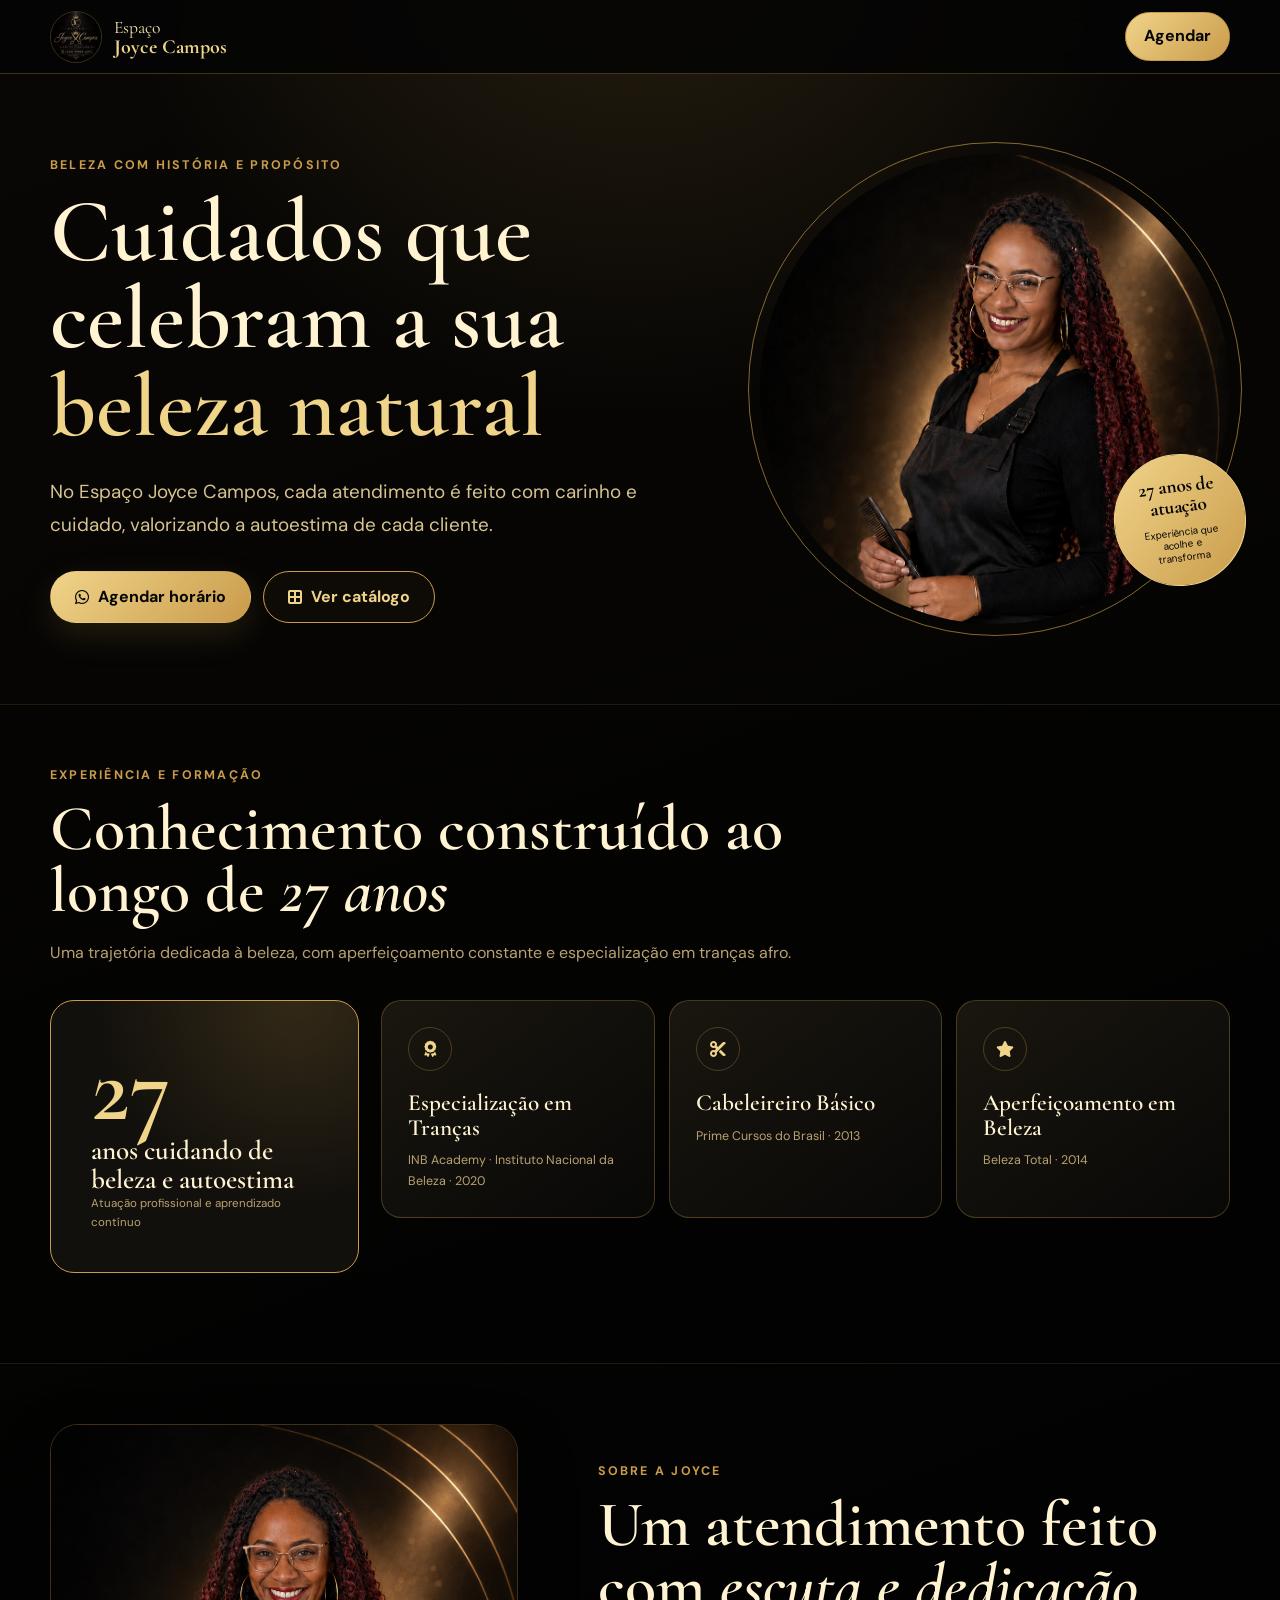
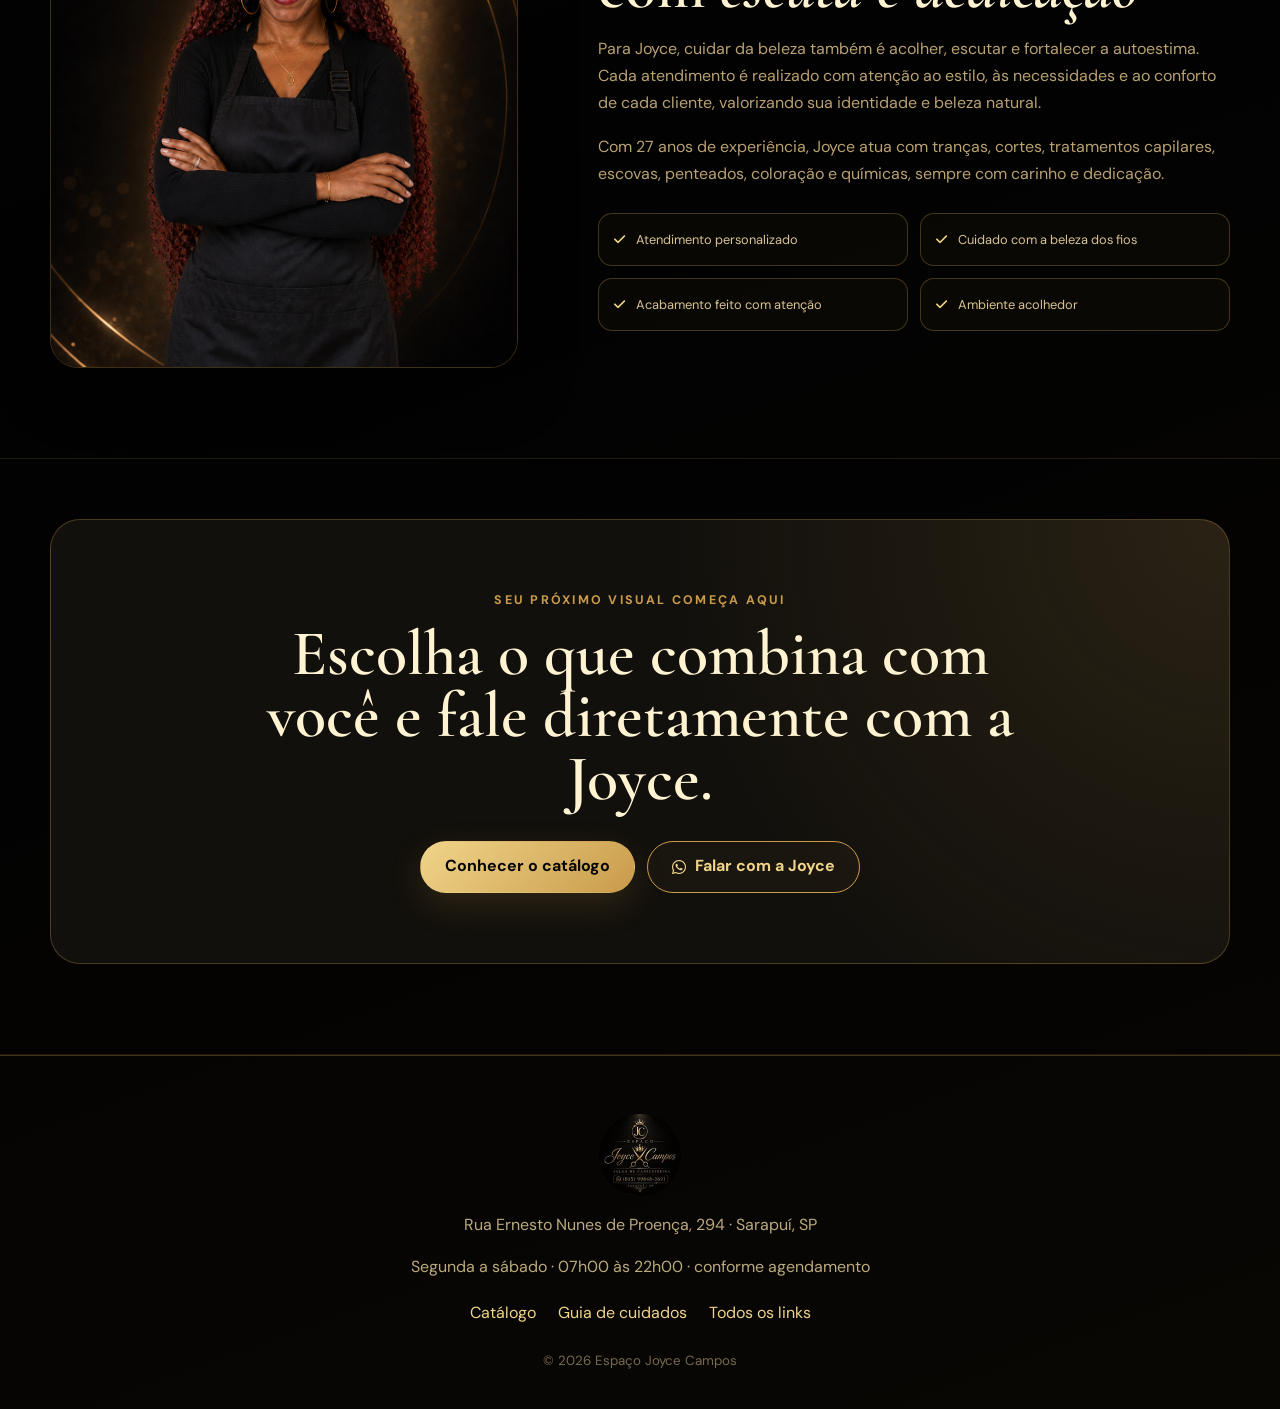
==== index.html @ 5788cadc "Atualiza guia completo e remove pos-atendimento" ====
<!doctype html>
<html lang="pt-BR">
<head>
  <meta charset="utf-8">
  <meta name="viewport" content="width=device-width, initial-scale=1">
  <meta name="theme-color" content="#050505">
  <meta name="description" content="Espaço Joyce Campos em Sarapuí, SP. 27 anos de atuação em beleza e especialização em tranças afro.">
  <meta property="og:type" content="website">
  <meta property="og:locale" content="pt_BR">
  <meta property="og:title" content="Espaço Joyce Campos">
  <meta property="og:description" content="27 anos de atuação cuidando da sua beleza e autoestima.">
  <meta property="og:image" content="https://espaco-joyce-campos.vercel.app/assets/images/og-home.png">
  <meta name="twitter:card" content="summary_large_image">
  <title>Espaço Joyce Campos · Tranças e Beleza</title>
  <link rel="icon" href="assets/images/logo-joyce.png">
  <link rel="preconnect" href="https://fonts.googleapis.com">
  <link rel="preconnect" href="https://fonts.gstatic.com" crossorigin>
  <link href="https://fonts.googleapis.com/css2?family=Cormorant+Garamond:wght@500;600;700&family=DM+Sans:wght@400;500;600;700&display=swap" rel="stylesheet">
  <link rel="stylesheet" href="https://cdnjs.cloudflare.com/ajax/libs/font-awesome/6.4.0/css/all.min.css">
  <link rel="stylesheet" href="catalog-pages.css">
</head>
<body>
  <header class="topbar"><a class="brand" href="links/" aria-label="Acessar os links do Espaço Joyce Campos"><img src="assets/images/logo-joyce.png" alt="Logo Espaço Joyce Campos" width="52" height="52"><span>Espaço <strong>Joyce Campos</strong></span></a><a class="top-cta" href="https://wa.me/5515998483691?text=Olá%2C%20Joyce!%20Quero%20agendar%20um%20horário." target="_blank" rel="noopener">Agendar</a></header>

  <main>
    <section class="hero">
      <div class="container hero-grid">
        <div class="hero-copy">
          <p class="eyebrow">Beleza com história e propósito</p>
          <h1>Cuidados que celebram a sua <em>beleza natural</em></h1>
          <p class="lead">No Espaço Joyce Campos, cada atendimento é feito com carinho e cuidado, valorizando a autoestima de cada cliente.</p>
          <div class="hero-actions">
            <a class="btn gold" href="https://wa.me/5515998483691?text=Ol%C3%A1%20Joyce!%20Vim%20pelo%20site%20e%20gostaria%20de%20agendar%20um%20hor%C3%A1rio." target="_blank" rel="noopener"><i class="fa-brands fa-whatsapp"></i> Agendar horário</a>
            <a class="btn" href="catalogo/#catalogo"><i class="fa-solid fa-border-all"></i> Ver catálogo</a>
          </div>
        </div>
        <div class="hero-photo">
          <img src="assets/images/joyce-perfil-retocada.png" alt="Joyce Campos, profissional do Espaço Joyce Campos">
          <div class="photo-note"><strong>27 anos de atuação</strong><small>Experiência que acolhe e transforma</small></div>
        </div>
      </div>
    </section>

    <section class="section alt" aria-labelledby="autoridade">
      <div class="container">
        <div class="section-head">
          <p class="eyebrow">Experiência e formação</p>
          <h2 id="autoridade">Conhecimento construído ao longo de <em>27 anos</em></h2>
          <p class="section-copy">Uma trajetória dedicada à beleza, com aperfeiçoamento constante e especialização em tranças afro.</p>
        </div>
        <div class="proof-grid">
          <article class="years-card">
            <strong>27</strong>
            <span>anos cuidando de beleza e autoestima</span>
            <small>Atuação profissional e aprendizado contínuo</small>
          </article>
          <div>
            <div class="cert-grid">
              <article class="card">
                <span class="icon"><i class="fa-solid fa-award"></i></span>
                <h3>Especialização em Tranças</h3>
                <p>INB Academy · Instituto Nacional da Beleza · 2020</p>
              </article>
              <article class="card">
                <span class="icon"><i class="fa-solid fa-scissors"></i></span>
                <h3>Cabeleireiro Básico</h3>
                <p>Prime Cursos do Brasil · 2013</p>
              </article>
              <article class="card">
                <span class="icon"><i class="fa-solid fa-star"></i></span>
                <h3>Aperfeiçoamento em Beleza</h3>
                <p>Beleza Total · 2014</p>
              </article>
            </div>
          </div>
        </div>
      </div>
    </section>

    <section id="sobre" class="section">
      <div class="container about-grid">
        <img src="assets/images/joyce-sobre.png" alt="Joyce Campos no Espaço Joyce Campos">
        <div>
          <p class="eyebrow">Sobre a Joyce</p>
          <h2>Um atendimento feito com <em>escuta e dedicação</em></h2>
          <p class="section-copy">Para Joyce, cuidar da beleza também é acolher, escutar e fortalecer a autoestima. Cada atendimento é realizado com atenção ao estilo, às necessidades e ao conforto de cada cliente, valorizando sua identidade e beleza natural.</p>
          <p class="section-copy">Com 27 anos de experiência, Joyce atua com tranças, cortes, tratamentos capilares, escovas, penteados, coloração e químicas, sempre com carinho e dedicação.</p>
          <div class="check-list">
            <div class="check"><i class="fa-solid fa-check"></i> Atendimento personalizado</div>
            <div class="check"><i class="fa-solid fa-check"></i> Cuidado com a beleza dos fios</div>
            <div class="check"><i class="fa-solid fa-check"></i> Acabamento feito com atenção</div>
            <div class="check"><i class="fa-solid fa-check"></i> Ambiente acolhedor</div>
          </div>
        </div>
      </div>
    </section>

    <section class="section alt">
      <div class="container">
        <div class="cta">
          <p class="eyebrow">Seu próximo visual começa aqui</p>
          <h2>Escolha o que combina com você e fale diretamente com a Joyce.</h2>
          <div class="cta-actions">
            <a class="btn gold" href="catalogo/#catalogo">Conhecer o catálogo</a>
            <a class="btn" href="https://wa.me/5515998483691?text=Ol%C3%A1%20Joyce!%20Gostaria%20de%20tirar%20uma%20d%C3%BAvida%20sobre%20o%20atendimento." target="_blank" rel="noopener"><i class="fa-brands fa-whatsapp"></i> Falar com a Joyce</a>
          </div>
        </div>
      </div>
    </section>
  </main>

  <footer><img src="assets/images/logo-joyce.png" alt="Espaço Joyce Campos" width="82" height="82"><p>Rua Ernesto Nunes de Proença, 294 · Sarapuí, SP</p><p>Segunda a sábado · 07h00 às 22h00 · conforme agendamento</p><div class="footer-links"><a href="catalogo/#catalogo">Catálogo</a><a href="cuidados/">Guia de cuidados</a><a href="links/">Todos os links</a></div><small>© 2026 Espaço Joyce Campos</small></footer>
</body>
</html>
---- catalog-pages.css ----
:root {
  --ink:#050505;
  --panel:#12100c;
  --cream:#f3dfaa;
  --muted:#b9a171;
  --gold:#c99b4a;
  --gold-light:#f0d48a;
  --line:rgba(201,155,74,.3);
}
* { box-sizing:border-box; }
html { scroll-behavior:smooth; }
body { margin:0; color:var(--cream); background:radial-gradient(circle at 50% -8rem,rgba(201,155,74,.18),transparent 34rem),linear-gradient(160deg,#080705 0%,#020202 58%,#090704 100%); font-family:"DM Sans",sans-serif; line-height:1.65; -webkit-font-smoothing:antialiased; }
a { color:inherit; }
img { display:block; max-width:100%; }
.container { width:min(1180px,calc(100% - 40px)); margin-inline:auto; }
.topbar { position:sticky; z-index:20; top:0; display:flex; align-items:center; justify-content:space-between; min-height:74px; padding:10px max(20px,calc((100vw - 1180px)/2)); border-bottom:1px solid var(--line); background:rgba(5,5,5,.9); backdrop-filter:blur(14px); }
.brand { display:flex; align-items:center; gap:12px; text-decoration:none; font:1.1rem "Cormorant Garamond",serif; }
.brand img { width:52px; height:52px; border:1px solid var(--line); border-radius:50%; }
.brand strong { display:block; color:var(--gold-light); font-size:1.25rem; line-height:.9; }
.top-cta { padding:10px 18px; border:1px solid var(--gold); border-radius:999px; color:var(--ink); background:linear-gradient(135deg,var(--gold-light),var(--gold)); font-weight:700; text-decoration:none; }
.eyebrow { margin:0 0 12px; color:var(--gold); font-size:.78rem; font-weight:700; letter-spacing:.18em; text-transform:uppercase; }
h1,h2,h3,p { margin-top:0; }
h1,h2,h3 { color:#fff3d2; font-family:"Cormorant Garamond",serif; font-weight:600; }
h1 { max-width:900px; margin:0 auto 24px; font-size:clamp(3.15rem,7vw,6rem); line-height:.98; }
h1 em { color:var(--gold-light); font-style:normal; }
h2 { margin-bottom:16px; font-size:clamp(2.4rem,5vw,4rem); line-height:.98; }
h3 { margin-bottom:10px; font-size:1.65rem; line-height:1.05; }
.lead { max-width:760px; margin:0 auto; color:#d6c390; font-size:clamp(1rem,2vw,1.18rem); line-height:1.75; }
.hero { min-height:610px; }
.hero-grid { display:grid; grid-template-columns:1.08fr .92fr; gap:clamp(32px,6vw,82px); align-items:center; min-height:610px; padding:80px 0; }
.hero-copy h1 { max-width:720px; margin:0 0 24px; }
.hero-copy .lead { margin:0; }
.hero-copy .hero-actions { justify-content:flex-start; }
.hero-photo { position:relative; width:min(100%,470px); justify-self:end; }
.hero-photo::before { content:""; position:absolute; inset:-12px; border:1px solid var(--gold); border-radius:50%; opacity:.65; }
.hero-photo img { position:relative; aspect-ratio:1; width:100%; border-radius:50%; object-fit:cover; object-position:center 20%; filter:saturate(.9) sepia(.03); }
.photo-note { position:absolute; right:-16px; bottom:8%; display:grid; place-items:center; width:132px; min-height:132px; padding:18px; border:1px solid var(--gold-light); border-radius:50%; color:var(--ink); background:linear-gradient(135deg,var(--gold-light),var(--gold)); text-align:center; transform:rotate(-7deg); }
.photo-note strong { font:700 1.2rem/1.05 "Cormorant Garamond",serif; }
.photo-note small { display:block; margin-top:5px; font-size:.62rem; line-height:1.25; }
.page-hero { padding:70px 0 50px; }
.page-hero .container { padding:clamp(48px,8vw,92px) clamp(24px,7vw,80px); border:1px solid var(--line); border-radius:30px; background:radial-gradient(circle at 50% 0,rgba(201,155,74,.17),transparent 34rem),linear-gradient(145deg,rgba(24,20,14,.96),rgba(5,5,5,.98)); text-align:center; }
.hero-actions,.cta-actions { display:flex; flex-wrap:wrap; justify-content:center; gap:12px; margin-top:30px; }
.btn { display:inline-flex; min-height:52px; align-items:center; justify-content:center; gap:9px; padding:0 24px; border:1px solid var(--gold); border-radius:999px; color:var(--gold-light); background:rgba(201,155,74,.04); font-weight:700; text-decoration:none; transition:transform .2s ease,box-shadow .2s ease; }
.btn:hover { transform:translateY(-2px); }
.btn.gold { border-color:transparent; color:var(--ink); background:linear-gradient(135deg,var(--gold-light),var(--gold)); box-shadow:0 12px 34px rgba(201,155,74,.16); }
.section { padding:60px 0 90px; }
.section.alt { border-block:1px solid rgba(201,155,74,.15); background:rgba(0,0,0,.2); }
.section-head { max-width:760px; margin-bottom:34px; }
.section-head.center { margin-inline:auto; text-align:center; }
.section-copy { color:var(--muted); line-height:1.7; }
.content-grid { display:grid; grid-template-columns:repeat(3,minmax(0,1fr)); gap:22px; }
.proof-grid { display:grid; grid-template-columns:.8fr 2.2fr; gap:22px; }
.years-card { display:flex; min-height:100%; flex-direction:column; justify-content:space-between; padding:clamp(28px,4vw,40px); border:1px solid var(--gold); border-radius:24px; background:radial-gradient(circle at 80% 0,rgba(201,155,74,.18),transparent 55%),var(--panel); }
.years-card strong { color:var(--gold-light); font:600 clamp(4rem,8vw,6rem)/1 "Cormorant Garamond",serif; }
.years-card span { max-width:230px; color:#fff3d2; font:600 1.7rem/1.05 "Cormorant Garamond",serif; }
.years-card small { color:var(--muted); font-size:.72rem; }
.cert-grid { display:grid; grid-template-columns:repeat(3,minmax(0,1fr)); gap:14px; }
.card { padding:26px; border:1px solid var(--line); border-radius:20px; background:linear-gradient(145deg,rgba(27,23,16,.96),rgba(8,8,7,.98)); }
.card .icon { display:grid; width:44px; height:44px; place-items:center; margin-bottom:20px; border:1px solid var(--line); border-radius:50%; color:var(--gold-light); }
.card h3 { font-size:1.45rem; }
.card p { margin-bottom:0; color:var(--muted); font-size:.78rem; }
.about-grid { display:grid; grid-template-columns:.85fr 1.15fr; gap:clamp(36px,7vw,80px); align-items:center; }
.about-grid>img { width:100%; aspect-ratio:.86; border:1px solid var(--line); border-radius:28px; object-fit:cover; object-position:center 22%; box-shadow:0 24px 60px rgba(0,0,0,.28); }
.check-list { display:grid; grid-template-columns:repeat(2,minmax(0,1fr)); gap:12px; margin-top:26px; }
.check { padding:15px; border:1px solid var(--line); border-radius:14px; color:#d8c394; background:rgba(201,155,74,.035); font-size:.8rem; }
.check i { margin-right:8px; color:var(--gold-light); }
.number-card { padding:clamp(24px,4vw,36px); border:1px solid var(--line); border-radius:24px; background:linear-gradient(145deg,rgba(27,23,16,.96),rgba(8,8,7,.98)); box-shadow:0 24px 60px rgba(0,0,0,.2); }
.number-card .num { display:block; margin-bottom:18px; color:var(--gold); font:600 1.35rem "Cormorant Garamond",serif; }
.number-card p { margin-bottom:0; color:#baa979; font-size:.9rem; line-height:1.65; }
.notice { margin-top:24px; padding:18px 20px; border-left:3px solid var(--gold); color:#c4b58c; background:rgba(201,155,74,.06); line-height:1.6; }
.notice strong { color:var(--gold-light); }
.download-card { display:grid; grid-template-columns:1fr auto; gap:30px; align-items:center; padding:clamp(26px,5vw,46px); border:1px solid var(--line); border-radius:24px; background:linear-gradient(145deg,rgba(27,23,16,.96),rgba(8,8,7,.98)); }
.download-card h3 { margin-bottom:7px; font-size:2rem; }
.download-card p { margin-bottom:0; color:var(--muted); }
.cta { padding:clamp(34px,6vw,70px); border:1px solid var(--line); border-radius:30px; background:radial-gradient(circle at 100% 0,rgba(201,155,74,.13),transparent 45%),var(--panel); text-align:center; }
.cta h2 { max-width:760px; margin-inline:auto; }
footer { padding:58px 20px 36px; border-top:1px solid var(--line); color:#bbaa7d; text-align:center; }
footer img { margin:0 auto 16px; border-radius:50%; }
.footer-links { display:flex; flex-wrap:wrap; justify-content:center; gap:10px 22px; margin:20px 0; }
.footer-links a { color:var(--gold-light); text-decoration:none; }
footer small { color:#756a51; }
@media (max-width:860px) {
  .content-grid { grid-template-columns:1fr; }
  .hero-grid,.about-grid,.proof-grid { grid-template-columns:1fr; }
  .hero-copy { text-align:center; }
  .hero-copy .lead { margin-inline:auto; }
  .hero-copy .hero-actions { justify-content:center; }
  .hero-photo { width:min(78vw,440px); justify-self:center; }
  .cert-grid { grid-template-columns:1fr; }
}
@media (max-width:620px) {
  .topbar { min-height:66px; }
  .brand span { display:none; }
  .brand img { width:46px; height:46px; }
  .top-cta { padding:9px 15px; }
  .container { width:min(100% - 28px,1180px); }
  .page-hero { padding-top:42px; }
  .page-hero .container { border-radius:22px; }
  h1 { font-size:clamp(3rem,15vw,4.8rem); }
  .hero-grid { gap:50px; min-height:auto; padding:48px 0 70px; }
  .photo-note { right:-8px; width:108px; min-height:108px; padding:13px; }
  .section { padding:48px 0 70px; }
  .check-list { grid-template-columns:1fr; }
  .download-card { grid-template-columns:1fr; }
  .download-card .btn,.cta .btn { width:100%; }
}
@media (prefers-reduced-motion:reduce) { html { scroll-behavior:auto; } *,*::before,*::after { transition-duration:.01ms!important; } }
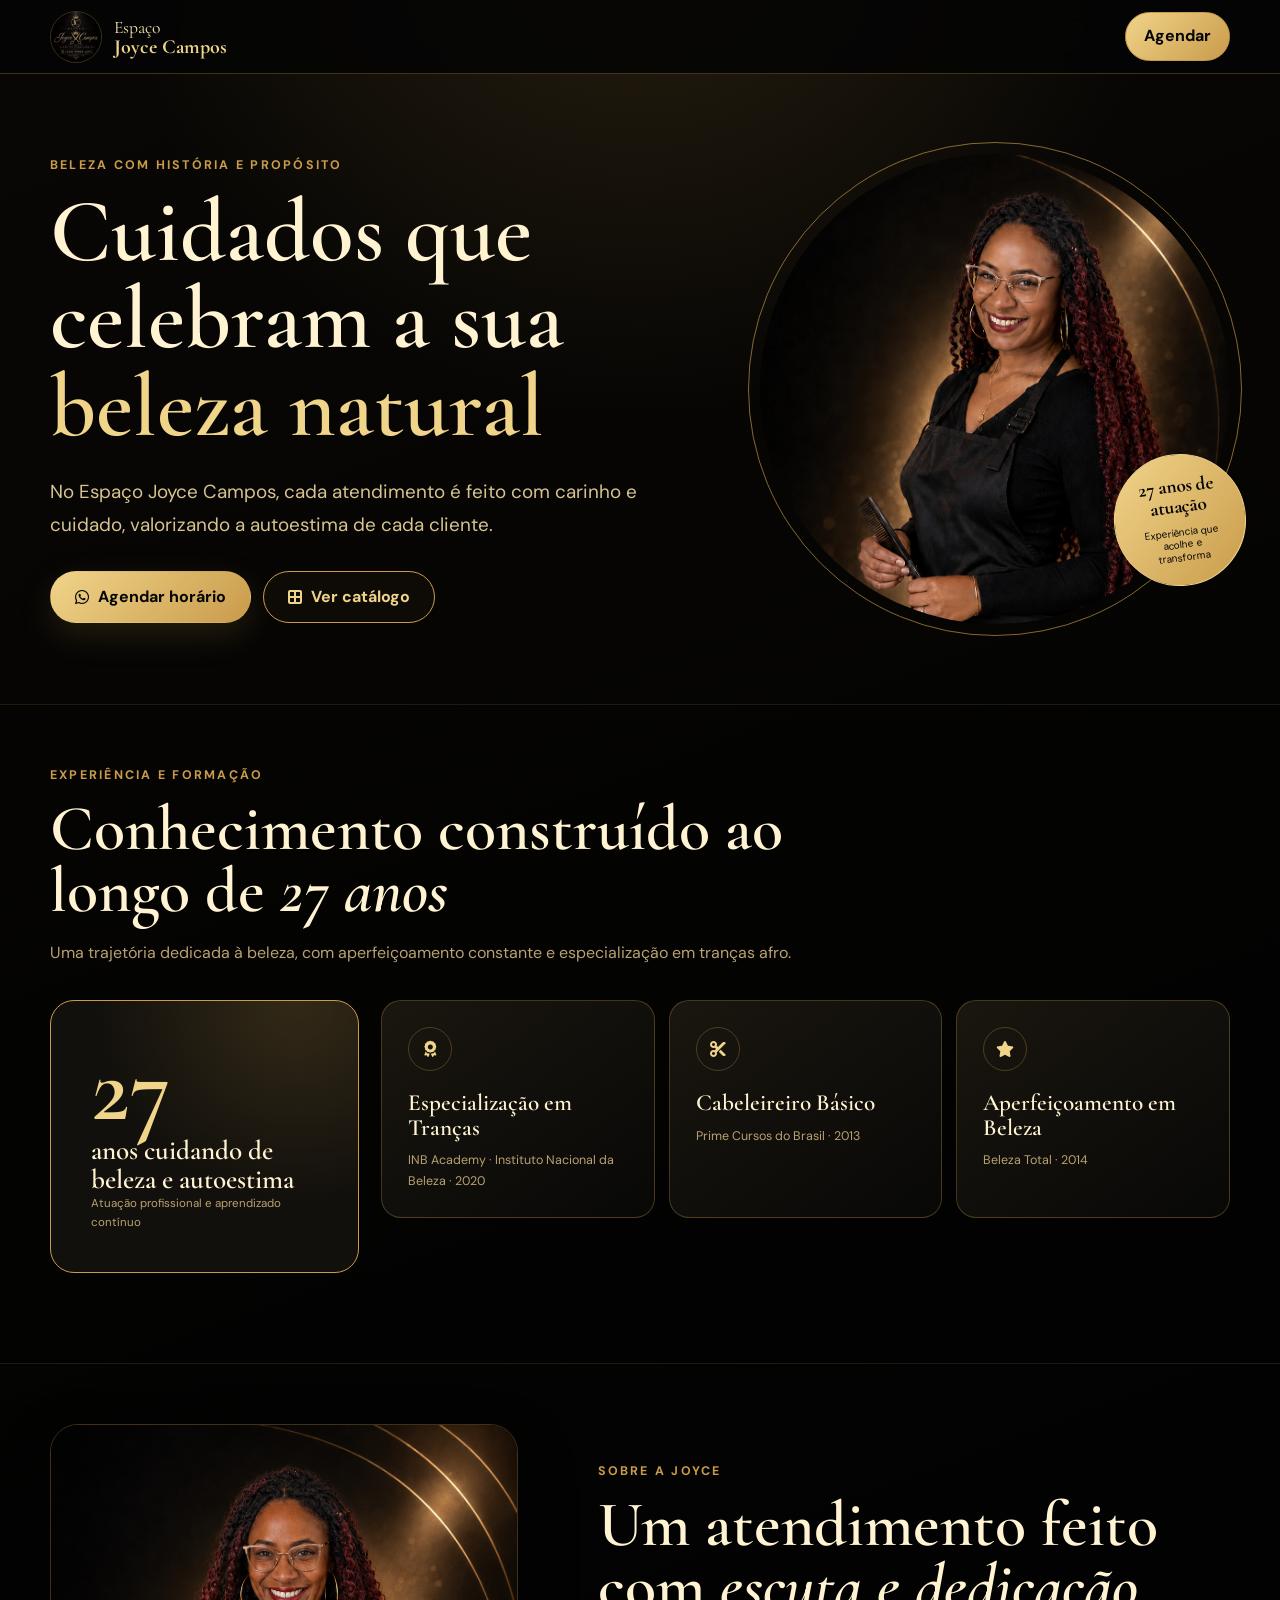
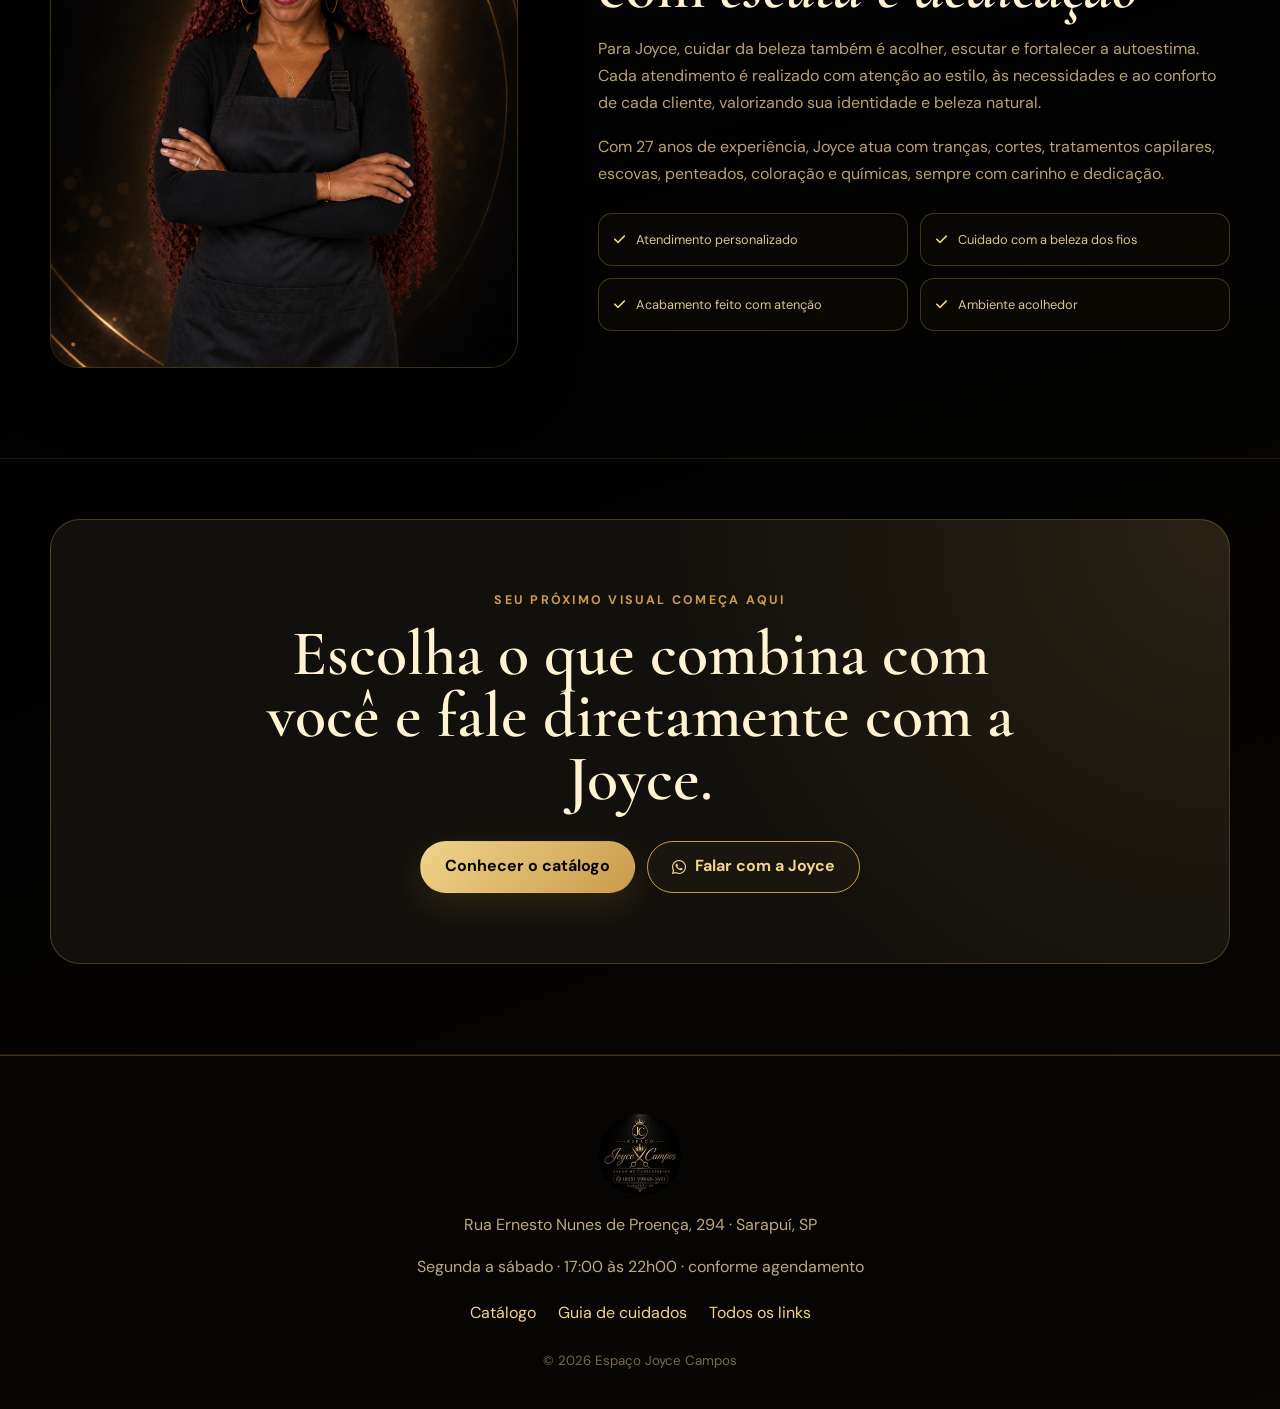
==== commit 6f756114: "Atualiza horario de atendimento" ====
--- a/index.html
+++ b/index.html
@@ -109,6 +109,6 @@
     </section>
   </main>
 
-  <footer><img src="assets/images/logo-joyce.png" alt="Espaço Joyce Campos" width="82" height="82"><p>Rua Ernesto Nunes de Proença, 294 · Sarapuí, SP</p><p>Segunda a sábado · 07h00 às 22h00 · conforme agendamento</p><div class="footer-links"><a href="catalogo/#catalogo">Catálogo</a><a href="cuidados/">Guia de cuidados</a><a href="links/">Todos os links</a></div><small>© 2026 Espaço Joyce Campos</small></footer>
+  <footer><img src="assets/images/logo-joyce.png" alt="Espaço Joyce Campos" width="82" height="82"><p>Rua Ernesto Nunes de Proença, 294 · Sarapuí, SP</p><p>Segunda a sábado · 17:00 às 22h00 · conforme agendamento</p><div class="footer-links"><a href="catalogo/#catalogo">Catálogo</a><a href="cuidados/">Guia de cuidados</a><a href="links/">Todos os links</a></div><small>© 2026 Espaço Joyce Campos</small></footer>
 </body>
 </html>
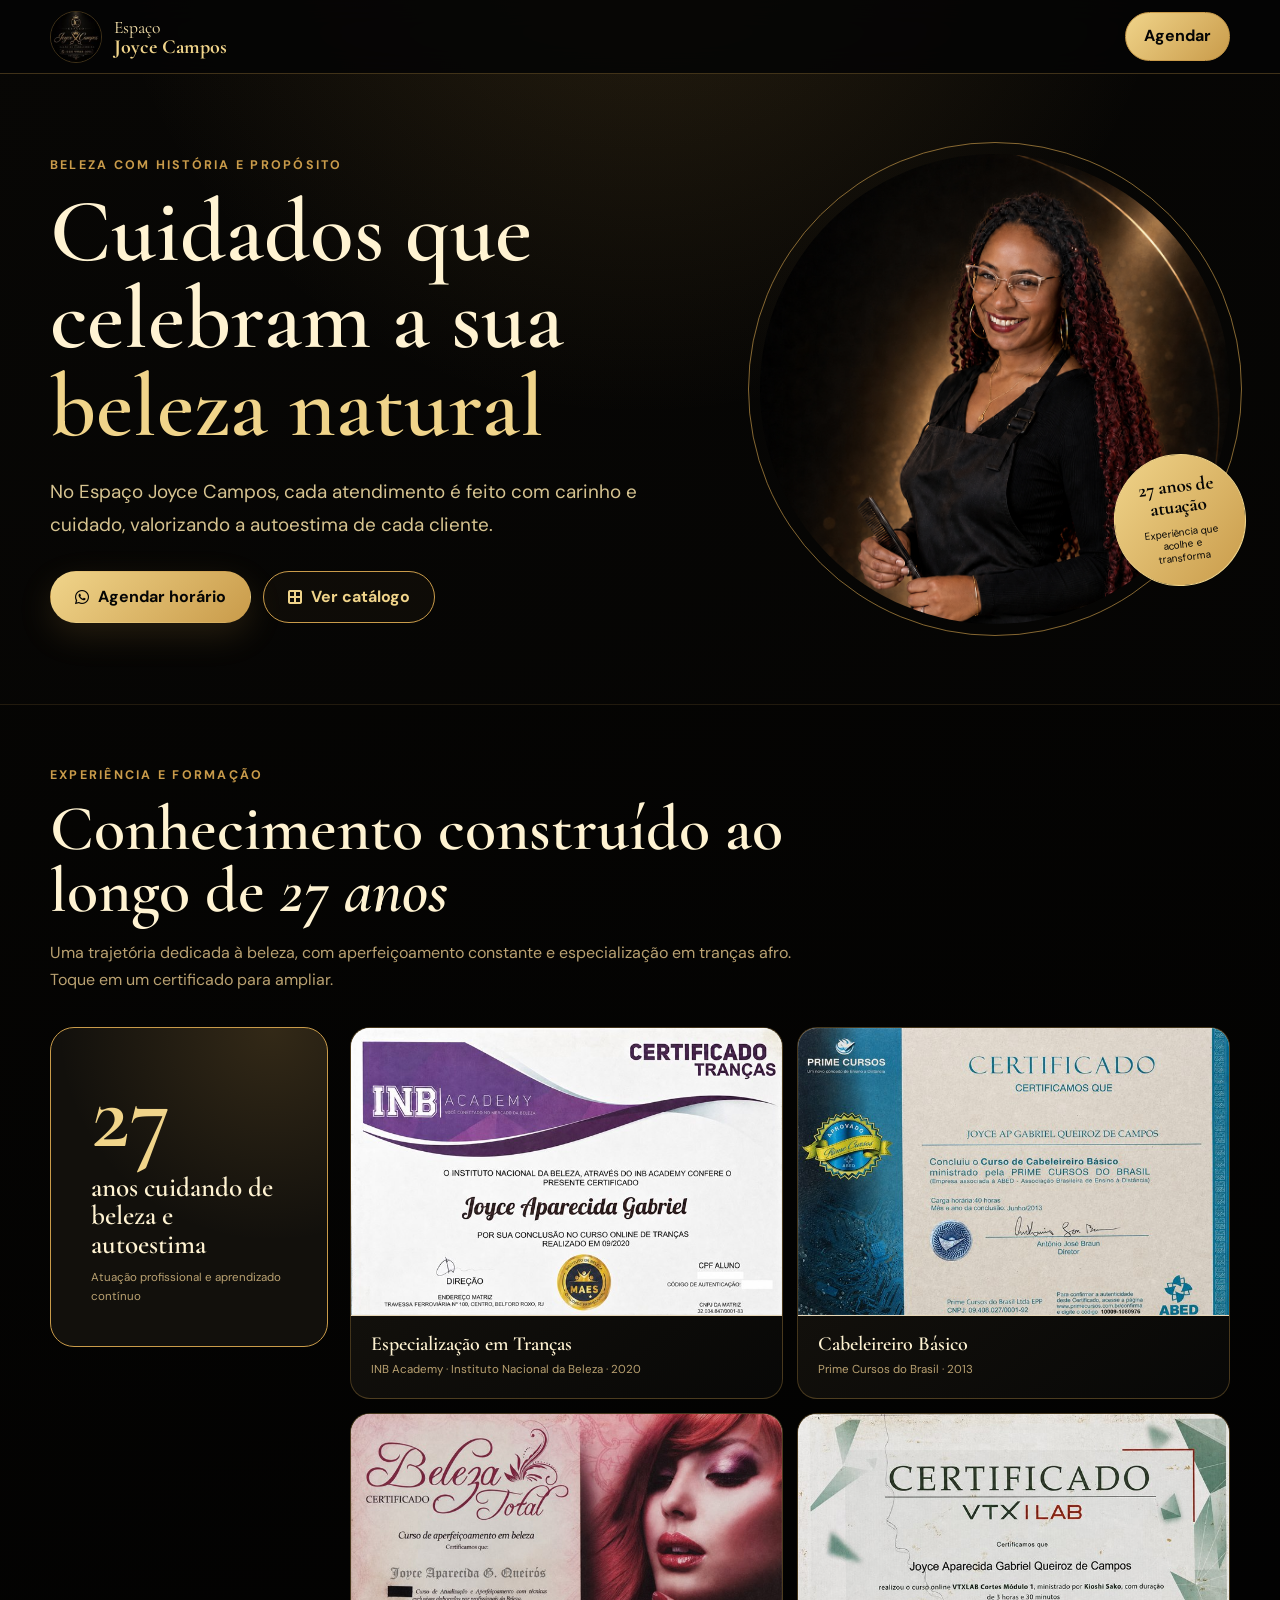
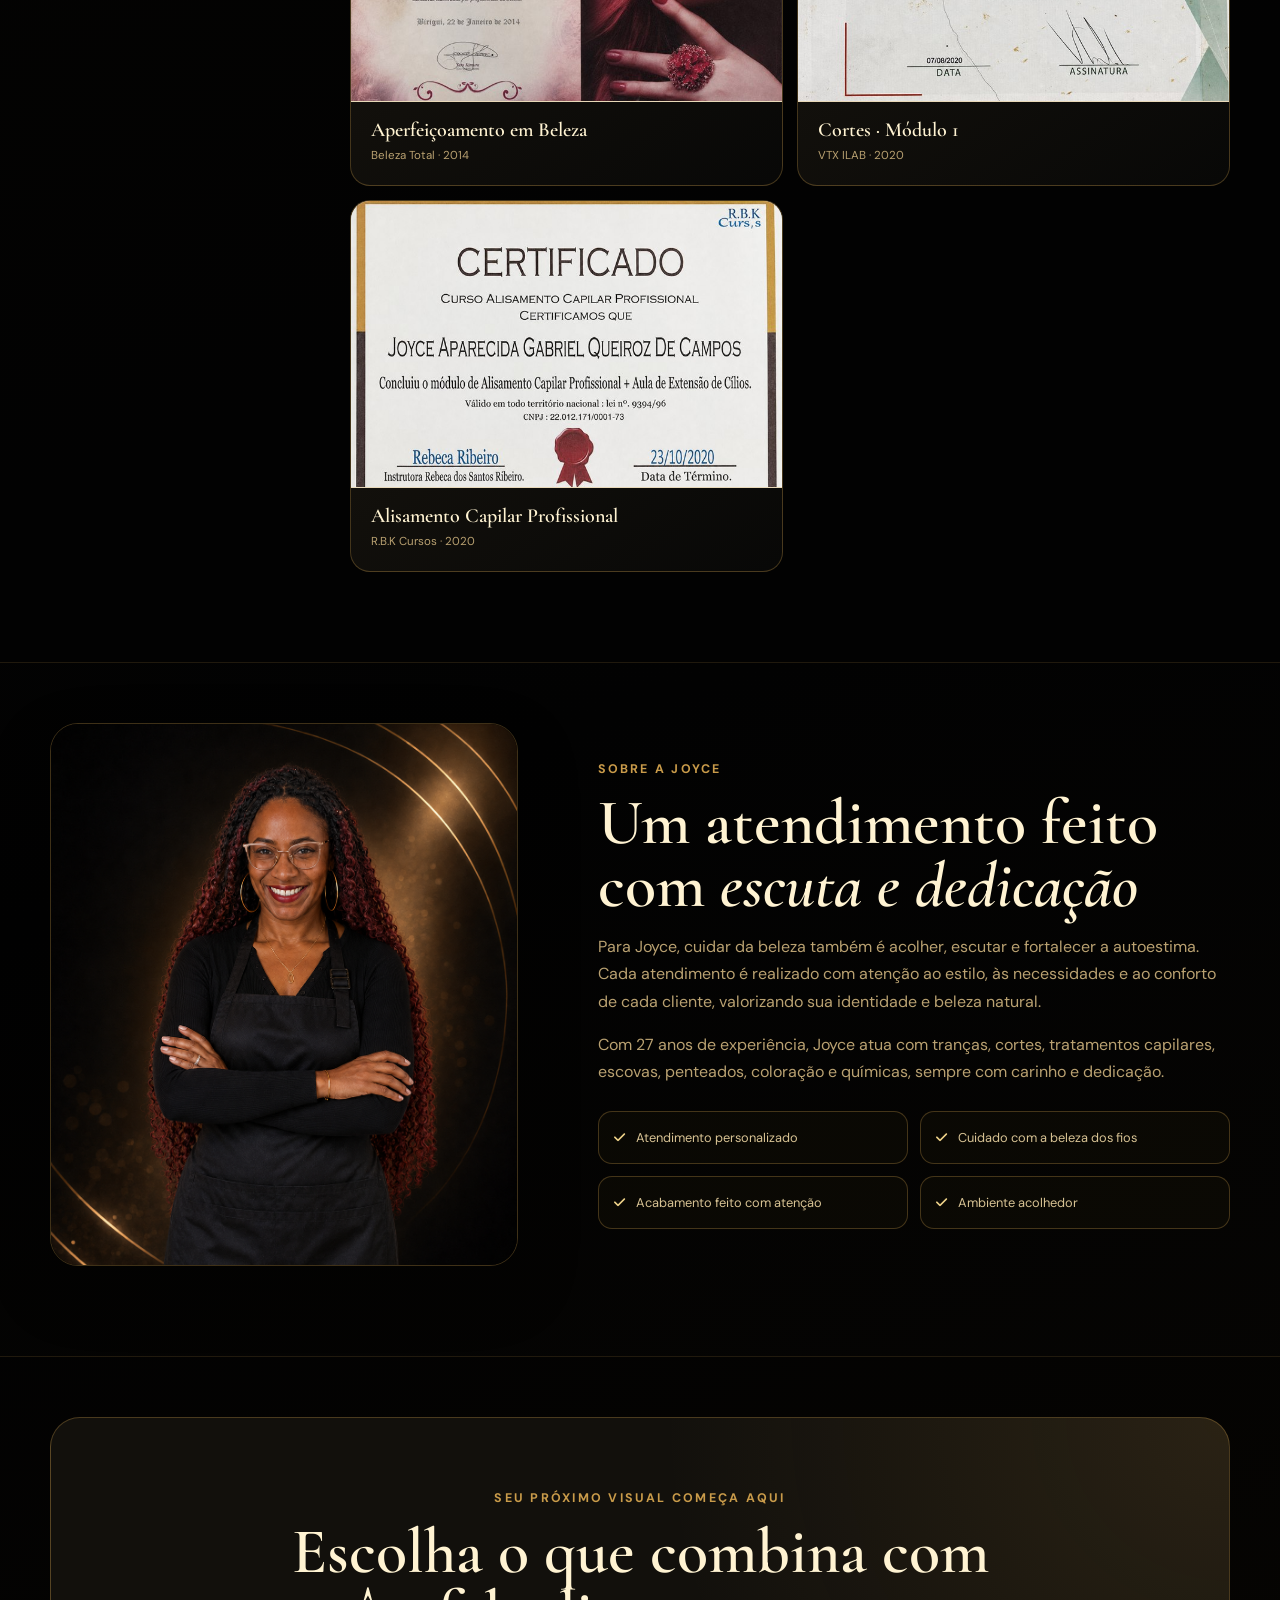
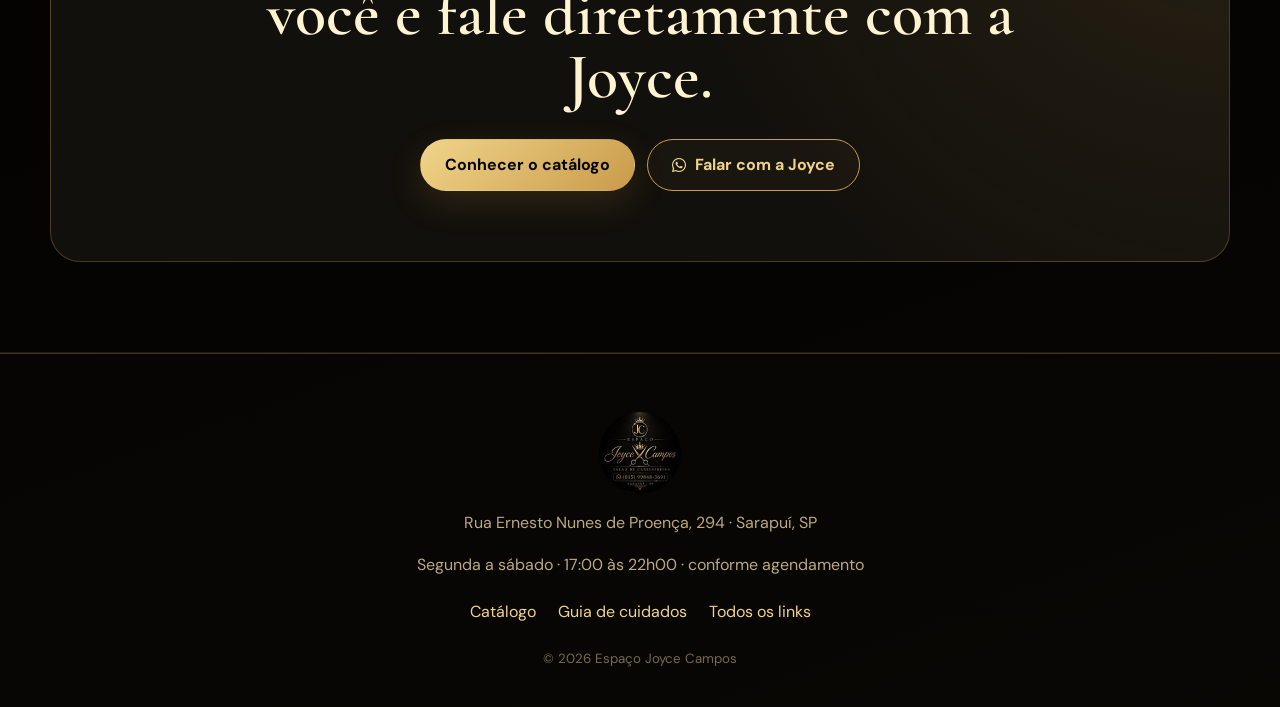
==== commit 73cdb04a: "Adiciona certificados na pagina inicial" ====
--- a/index.html
+++ b/index.html
@@ -46,7 +46,7 @@
         <div class="section-head">
           <p class="eyebrow">Experiência e formação</p>
           <h2 id="autoridade">Conhecimento construído ao longo de <em>27 anos</em></h2>
-          <p class="section-copy">Uma trajetória dedicada à beleza, com aperfeiçoamento constante e especialização em tranças afro.</p>
+          <p class="section-copy">Uma trajetória dedicada à beleza, com aperfeiçoamento constante e especialização em tranças afro. Toque em um certificado para ampliar.</p>
         </div>
         <div class="proof-grid">
           <article class="years-card">
@@ -54,24 +54,27 @@
             <span>anos cuidando de beleza e autoestima</span>
             <small>Atuação profissional e aprendizado contínuo</small>
           </article>
-          <div>
-            <div class="cert-grid">
-              <article class="card">
-                <span class="icon"><i class="fa-solid fa-award"></i></span>
-                <h3>Especialização em Tranças</h3>
-                <p>INB Academy · Instituto Nacional da Beleza · 2020</p>
-              </article>
-              <article class="card">
-                <span class="icon"><i class="fa-solid fa-scissors"></i></span>
-                <h3>Cabeleireiro Básico</h3>
-                <p>Prime Cursos do Brasil · 2013</p>
-              </article>
-              <article class="card">
-                <span class="icon"><i class="fa-solid fa-star"></i></span>
-                <h3>Aperfeiçoamento em Beleza</h3>
-                <p>Beleza Total · 2014</p>
-              </article>
-            </div>
+          <div class="cert-grid">
+            <a class="certificate-card" href="assets/images/certificados/certificado-trancas-inb-publico.png" target="_blank" rel="noopener">
+              <img src="assets/images/certificados/thumb-certificado-trancas-inb-publico.jpg" alt="Certificado de especialização em tranças da Joyce pela INB Academy" loading="lazy">
+              <span><strong>Especialização em Tranças</strong><small>INB Academy · Instituto Nacional da Beleza · 2020</small></span>
+            </a>
+            <a class="certificate-card" href="assets/images/certificados/certificado-cabeleireiro-basico-melhorado.png" target="_blank" rel="noopener">
+              <img src="assets/images/certificados/thumb-certificado-cabeleireiro-basico-melhorado.jpg" alt="Certificado de Cabeleireiro Básico da Joyce pela Prime Cursos do Brasil" loading="lazy">
+              <span><strong>Cabeleireiro Básico</strong><small>Prime Cursos do Brasil · 2013</small></span>
+            </a>
+            <a class="certificate-card" href="assets/images/certificados/certificado-aperfeicoamento-beleza-melhorado.png" target="_blank" rel="noopener">
+              <img src="assets/images/certificados/thumb-certificado-aperfeicoamento-beleza-melhorado.jpg" alt="Certificado de aperfeiçoamento em beleza da Joyce pela Beleza Total" loading="lazy">
+              <span><strong>Aperfeiçoamento em Beleza</strong><small>Beleza Total · 2014</small></span>
+            </a>
+            <a class="certificate-card" href="assets/images/certificados/certificado-vtx-ilab-melhorado.png" target="_blank" rel="noopener">
+              <img src="assets/images/certificados/thumb-certificado-vtx-ilab-melhorado.jpg" alt="Certificado de Cortes Módulo 1 da Joyce pela VTX ILAB" loading="lazy">
+              <span><strong>Cortes · Módulo 1</strong><small>VTX ILAB · 2020</small></span>
+            </a>
+            <a class="certificate-card" href="assets/images/certificados/certificado-alisamento-capilar-melhorado.png" target="_blank" rel="noopener">
+              <img src="assets/images/certificados/thumb-certificado-alisamento-capilar-melhorado.jpg" alt="Certificado de Alisamento Capilar Profissional da Joyce" loading="lazy">
+              <span><strong>Alisamento Capilar Profissional</strong><small>R.B.K Cursos · 2020</small></span>
+            </a>
           </div>
         </div>
       </div>
--- a/catalog-pages.css
+++ b/catalog-pages.css
@@ -49,12 +49,19 @@
 .section-head.center { margin-inline:auto; text-align:center; }
 .section-copy { color:var(--muted); line-height:1.7; }
 .content-grid { display:grid; grid-template-columns:repeat(3,minmax(0,1fr)); gap:22px; }
-.proof-grid { display:grid; grid-template-columns:.8fr 2.2fr; gap:22px; }
-.years-card { display:flex; min-height:100%; flex-direction:column; justify-content:space-between; padding:clamp(28px,4vw,40px); border:1px solid var(--gold); border-radius:24px; background:radial-gradient(circle at 80% 0,rgba(201,155,74,.18),transparent 55%),var(--panel); }
+.proof-grid { display:grid; grid-template-columns:minmax(240px,.72fr) 2.28fr; gap:22px; align-items:start; }
+.years-card { display:flex; min-height:320px; flex-direction:column; justify-content:space-between; padding:clamp(28px,4vw,40px); border:1px solid var(--gold); border-radius:24px; background:radial-gradient(circle at 80% 0,rgba(201,155,74,.18),transparent 55%),var(--panel); }
 .years-card strong { color:var(--gold-light); font:600 clamp(4rem,8vw,6rem)/1 "Cormorant Garamond",serif; }
 .years-card span { max-width:230px; color:#fff3d2; font:600 1.7rem/1.05 "Cormorant Garamond",serif; }
 .years-card small { color:var(--muted); font-size:.72rem; }
-.cert-grid { display:grid; grid-template-columns:repeat(3,minmax(0,1fr)); gap:14px; }
+.cert-grid { display:grid; grid-template-columns:repeat(2,minmax(0,1fr)); gap:14px; }
+.certificate-card { overflow:hidden; border:1px solid var(--line); border-radius:20px; background:linear-gradient(145deg,rgba(27,23,16,.96),rgba(8,8,7,.98)); color:inherit; text-decoration:none; transition:border-color .2s ease,transform .2s ease,box-shadow .2s ease; }
+.certificate-card:hover,.certificate-card:focus-visible { border-color:var(--gold-light); transform:translateY(-3px); box-shadow:0 18px 40px rgba(0,0,0,.25); }
+.certificate-card:focus-visible { outline:2px solid var(--gold-light); outline-offset:3px; }
+.certificate-card img { width:100%; aspect-ratio:3/2; object-fit:cover; border-bottom:1px solid var(--line); background:#f5f1e8; }
+.certificate-card span { display:block; padding:18px 20px 20px; }
+.certificate-card strong { display:block; color:#fff3d2; font:600 1.25rem/1.05 "Cormorant Garamond",serif; }
+.certificate-card small { display:block; margin-top:7px; color:var(--muted); font-size:.72rem; line-height:1.45; }
 .card { padding:26px; border:1px solid var(--line); border-radius:20px; background:linear-gradient(145deg,rgba(27,23,16,.96),rgba(8,8,7,.98)); }
 .card .icon { display:grid; width:44px; height:44px; place-items:center; margin-bottom:20px; border:1px solid var(--line); border-radius:50%; color:var(--gold-light); }
 .card h3 { font-size:1.45rem; }
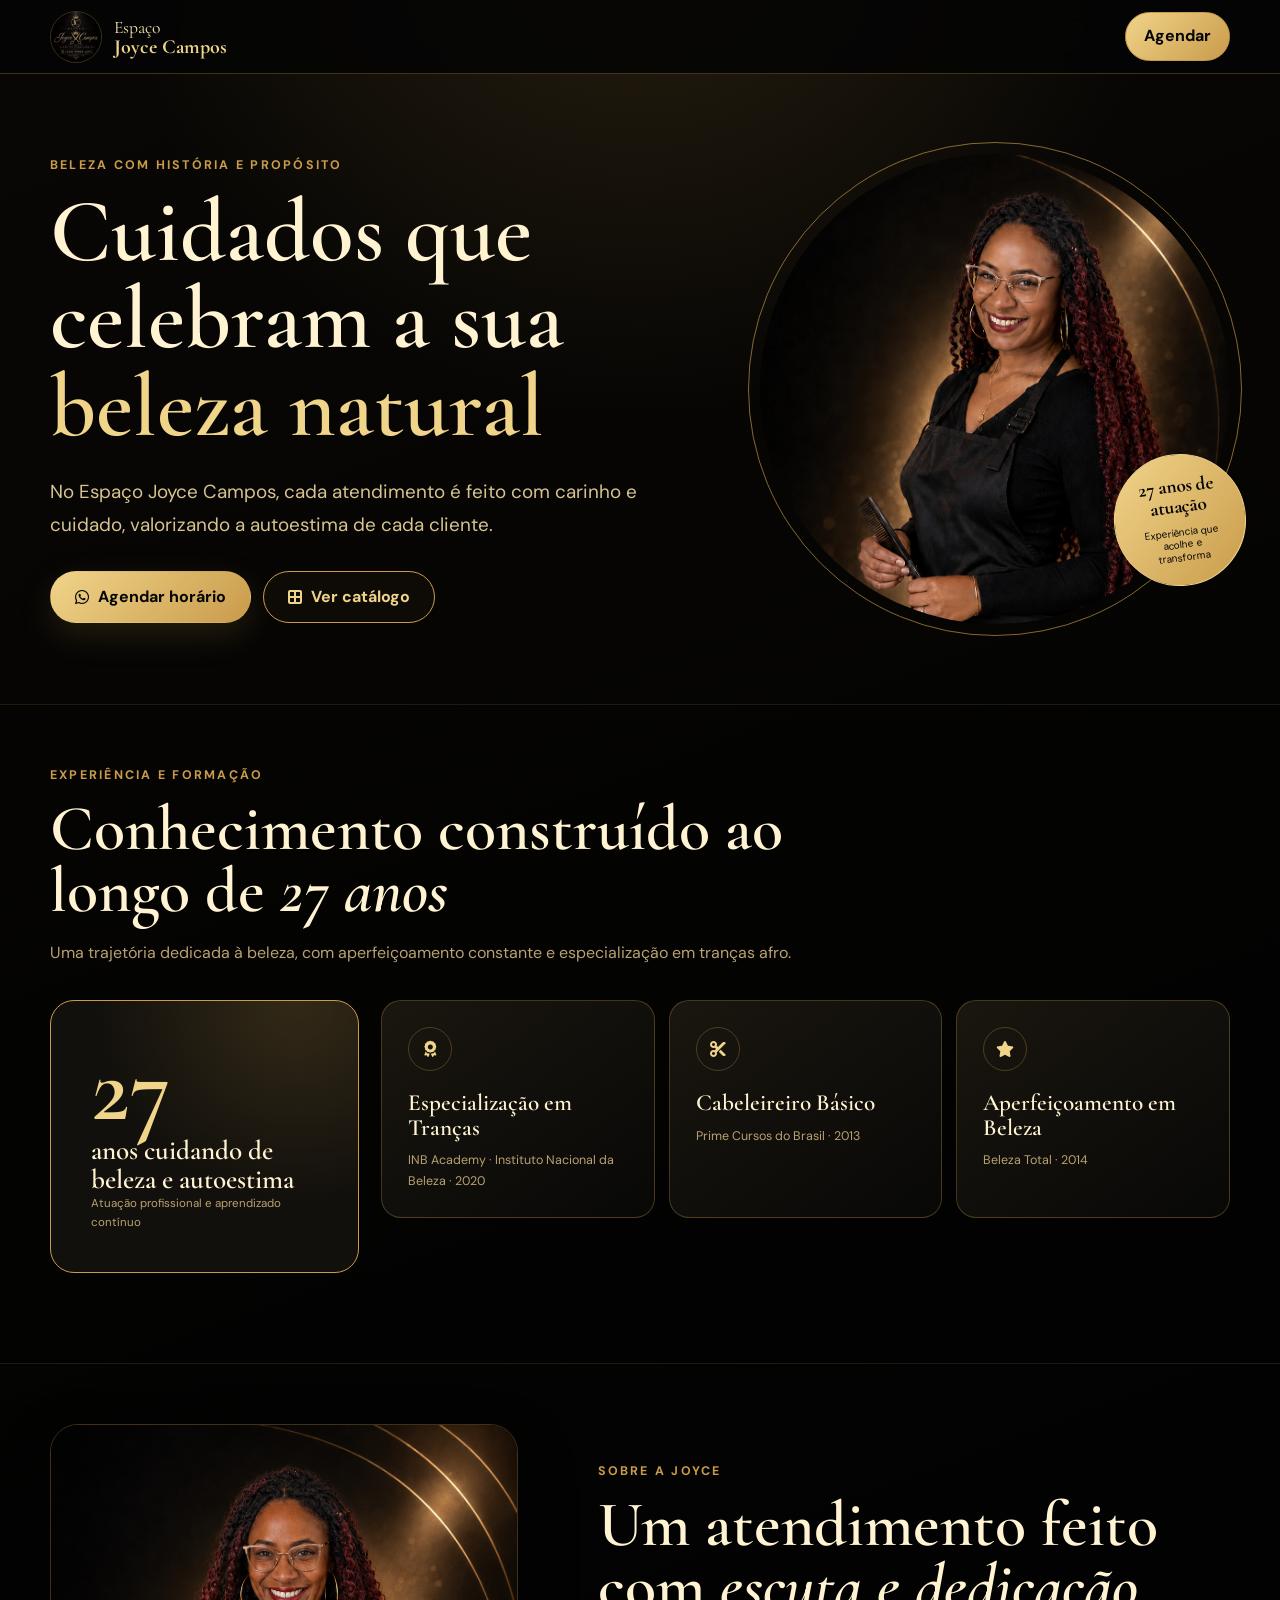
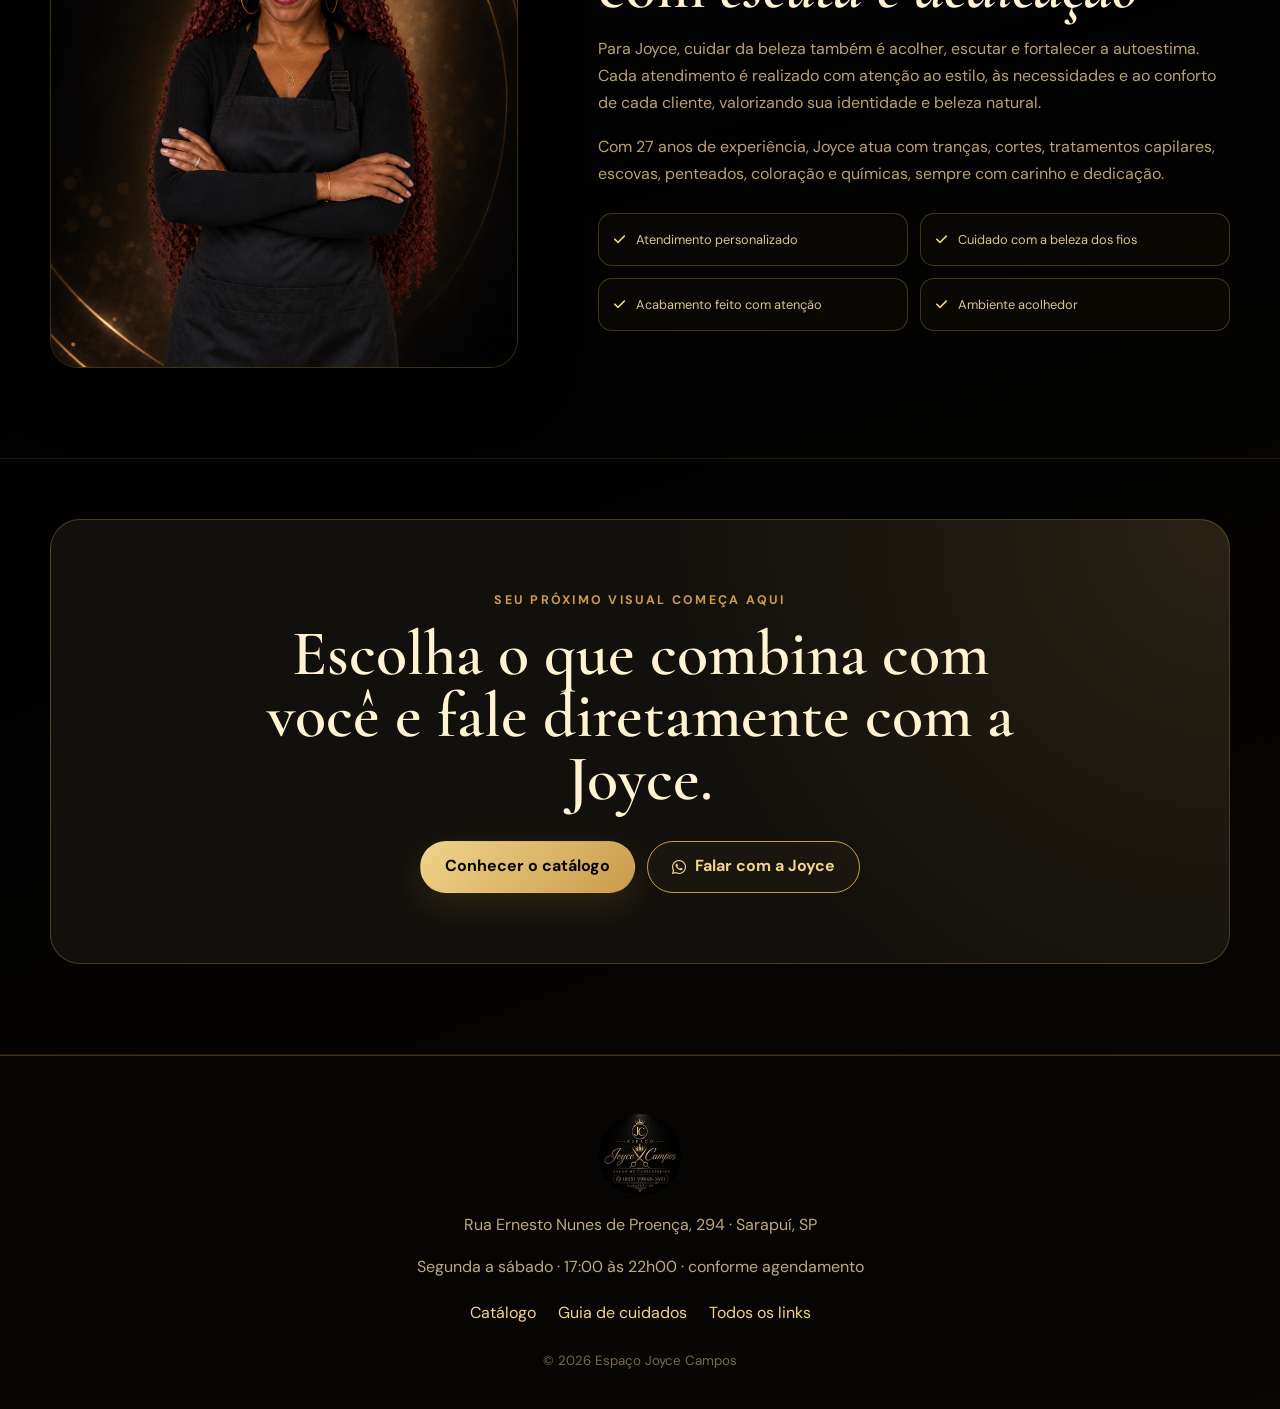
==== commit 5aa63766: "Revert "Adiciona certificados na pagina inicial" This reverts commit 73cdb04aa46779a790ea0dae3244111" ====
--- a/index.html
+++ b/index.html
@@ -46,7 +46,7 @@
         <div class="section-head">
           <p class="eyebrow">Experiência e formação</p>
           <h2 id="autoridade">Conhecimento construído ao longo de <em>27 anos</em></h2>
-          <p class="section-copy">Uma trajetória dedicada à beleza, com aperfeiçoamento constante e especialização em tranças afro. Toque em um certificado para ampliar.</p>
+          <p class="section-copy">Uma trajetória dedicada à beleza, com aperfeiçoamento constante e especialização em tranças afro.</p>
         </div>
         <div class="proof-grid">
           <article class="years-card">
@@ -54,27 +54,24 @@
             <span>anos cuidando de beleza e autoestima</span>
             <small>Atuação profissional e aprendizado contínuo</small>
           </article>
-          <div class="cert-grid">
-            <a class="certificate-card" href="assets/images/certificados/certificado-trancas-inb-publico.png" target="_blank" rel="noopener">
-              <img src="assets/images/certificados/thumb-certificado-trancas-inb-publico.jpg" alt="Certificado de especialização em tranças da Joyce pela INB Academy" loading="lazy">
-              <span><strong>Especialização em Tranças</strong><small>INB Academy · Instituto Nacional da Beleza · 2020</small></span>
-            </a>
-            <a class="certificate-card" href="assets/images/certificados/certificado-cabeleireiro-basico-melhorado.png" target="_blank" rel="noopener">
-              <img src="assets/images/certificados/thumb-certificado-cabeleireiro-basico-melhorado.jpg" alt="Certificado de Cabeleireiro Básico da Joyce pela Prime Cursos do Brasil" loading="lazy">
-              <span><strong>Cabeleireiro Básico</strong><small>Prime Cursos do Brasil · 2013</small></span>
-            </a>
-            <a class="certificate-card" href="assets/images/certificados/certificado-aperfeicoamento-beleza-melhorado.png" target="_blank" rel="noopener">
-              <img src="assets/images/certificados/thumb-certificado-aperfeicoamento-beleza-melhorado.jpg" alt="Certificado de aperfeiçoamento em beleza da Joyce pela Beleza Total" loading="lazy">
-              <span><strong>Aperfeiçoamento em Beleza</strong><small>Beleza Total · 2014</small></span>
-            </a>
-            <a class="certificate-card" href="assets/images/certificados/certificado-vtx-ilab-melhorado.png" target="_blank" rel="noopener">
-              <img src="assets/images/certificados/thumb-certificado-vtx-ilab-melhorado.jpg" alt="Certificado de Cortes Módulo 1 da Joyce pela VTX ILAB" loading="lazy">
-              <span><strong>Cortes · Módulo 1</strong><small>VTX ILAB · 2020</small></span>
-            </a>
-            <a class="certificate-card" href="assets/images/certificados/certificado-alisamento-capilar-melhorado.png" target="_blank" rel="noopener">
-              <img src="assets/images/certificados/thumb-certificado-alisamento-capilar-melhorado.jpg" alt="Certificado de Alisamento Capilar Profissional da Joyce" loading="lazy">
-              <span><strong>Alisamento Capilar Profissional</strong><small>R.B.K Cursos · 2020</small></span>
-            </a>
+          <div>
+            <div class="cert-grid">
+              <article class="card">
+                <span class="icon"><i class="fa-solid fa-award"></i></span>
+                <h3>Especialização em Tranças</h3>
+                <p>INB Academy · Instituto Nacional da Beleza · 2020</p>
+              </article>
+              <article class="card">
+                <span class="icon"><i class="fa-solid fa-scissors"></i></span>
+                <h3>Cabeleireiro Básico</h3>
+                <p>Prime Cursos do Brasil · 2013</p>
+              </article>
+              <article class="card">
+                <span class="icon"><i class="fa-solid fa-star"></i></span>
+                <h3>Aperfeiçoamento em Beleza</h3>
+                <p>Beleza Total · 2014</p>
+              </article>
+            </div>
           </div>
         </div>
       </div>
--- a/catalog-pages.css
+++ b/catalog-pages.css
@@ -49,19 +49,12 @@
 .section-head.center { margin-inline:auto; text-align:center; }
 .section-copy { color:var(--muted); line-height:1.7; }
 .content-grid { display:grid; grid-template-columns:repeat(3,minmax(0,1fr)); gap:22px; }
-.proof-grid { display:grid; grid-template-columns:minmax(240px,.72fr) 2.28fr; gap:22px; align-items:start; }
-.years-card { display:flex; min-height:320px; flex-direction:column; justify-content:space-between; padding:clamp(28px,4vw,40px); border:1px solid var(--gold); border-radius:24px; background:radial-gradient(circle at 80% 0,rgba(201,155,74,.18),transparent 55%),var(--panel); }
+.proof-grid { display:grid; grid-template-columns:.8fr 2.2fr; gap:22px; }
+.years-card { display:flex; min-height:100%; flex-direction:column; justify-content:space-between; padding:clamp(28px,4vw,40px); border:1px solid var(--gold); border-radius:24px; background:radial-gradient(circle at 80% 0,rgba(201,155,74,.18),transparent 55%),var(--panel); }
 .years-card strong { color:var(--gold-light); font:600 clamp(4rem,8vw,6rem)/1 "Cormorant Garamond",serif; }
 .years-card span { max-width:230px; color:#fff3d2; font:600 1.7rem/1.05 "Cormorant Garamond",serif; }
 .years-card small { color:var(--muted); font-size:.72rem; }
-.cert-grid { display:grid; grid-template-columns:repeat(2,minmax(0,1fr)); gap:14px; }
-.certificate-card { overflow:hidden; border:1px solid var(--line); border-radius:20px; background:linear-gradient(145deg,rgba(27,23,16,.96),rgba(8,8,7,.98)); color:inherit; text-decoration:none; transition:border-color .2s ease,transform .2s ease,box-shadow .2s ease; }
-.certificate-card:hover,.certificate-card:focus-visible { border-color:var(--gold-light); transform:translateY(-3px); box-shadow:0 18px 40px rgba(0,0,0,.25); }
-.certificate-card:focus-visible { outline:2px solid var(--gold-light); outline-offset:3px; }
-.certificate-card img { width:100%; aspect-ratio:3/2; object-fit:cover; border-bottom:1px solid var(--line); background:#f5f1e8; }
-.certificate-card span { display:block; padding:18px 20px 20px; }
-.certificate-card strong { display:block; color:#fff3d2; font:600 1.25rem/1.05 "Cormorant Garamond",serif; }
-.certificate-card small { display:block; margin-top:7px; color:var(--muted); font-size:.72rem; line-height:1.45; }
+.cert-grid { display:grid; grid-template-columns:repeat(3,minmax(0,1fr)); gap:14px; }
 .card { padding:26px; border:1px solid var(--line); border-radius:20px; background:linear-gradient(145deg,rgba(27,23,16,.96),rgba(8,8,7,.98)); }
 .card .icon { display:grid; width:44px; height:44px; place-items:center; margin-bottom:20px; border:1px solid var(--line); border-radius:50%; color:var(--gold-light); }
 .card h3 { font-size:1.45rem; }
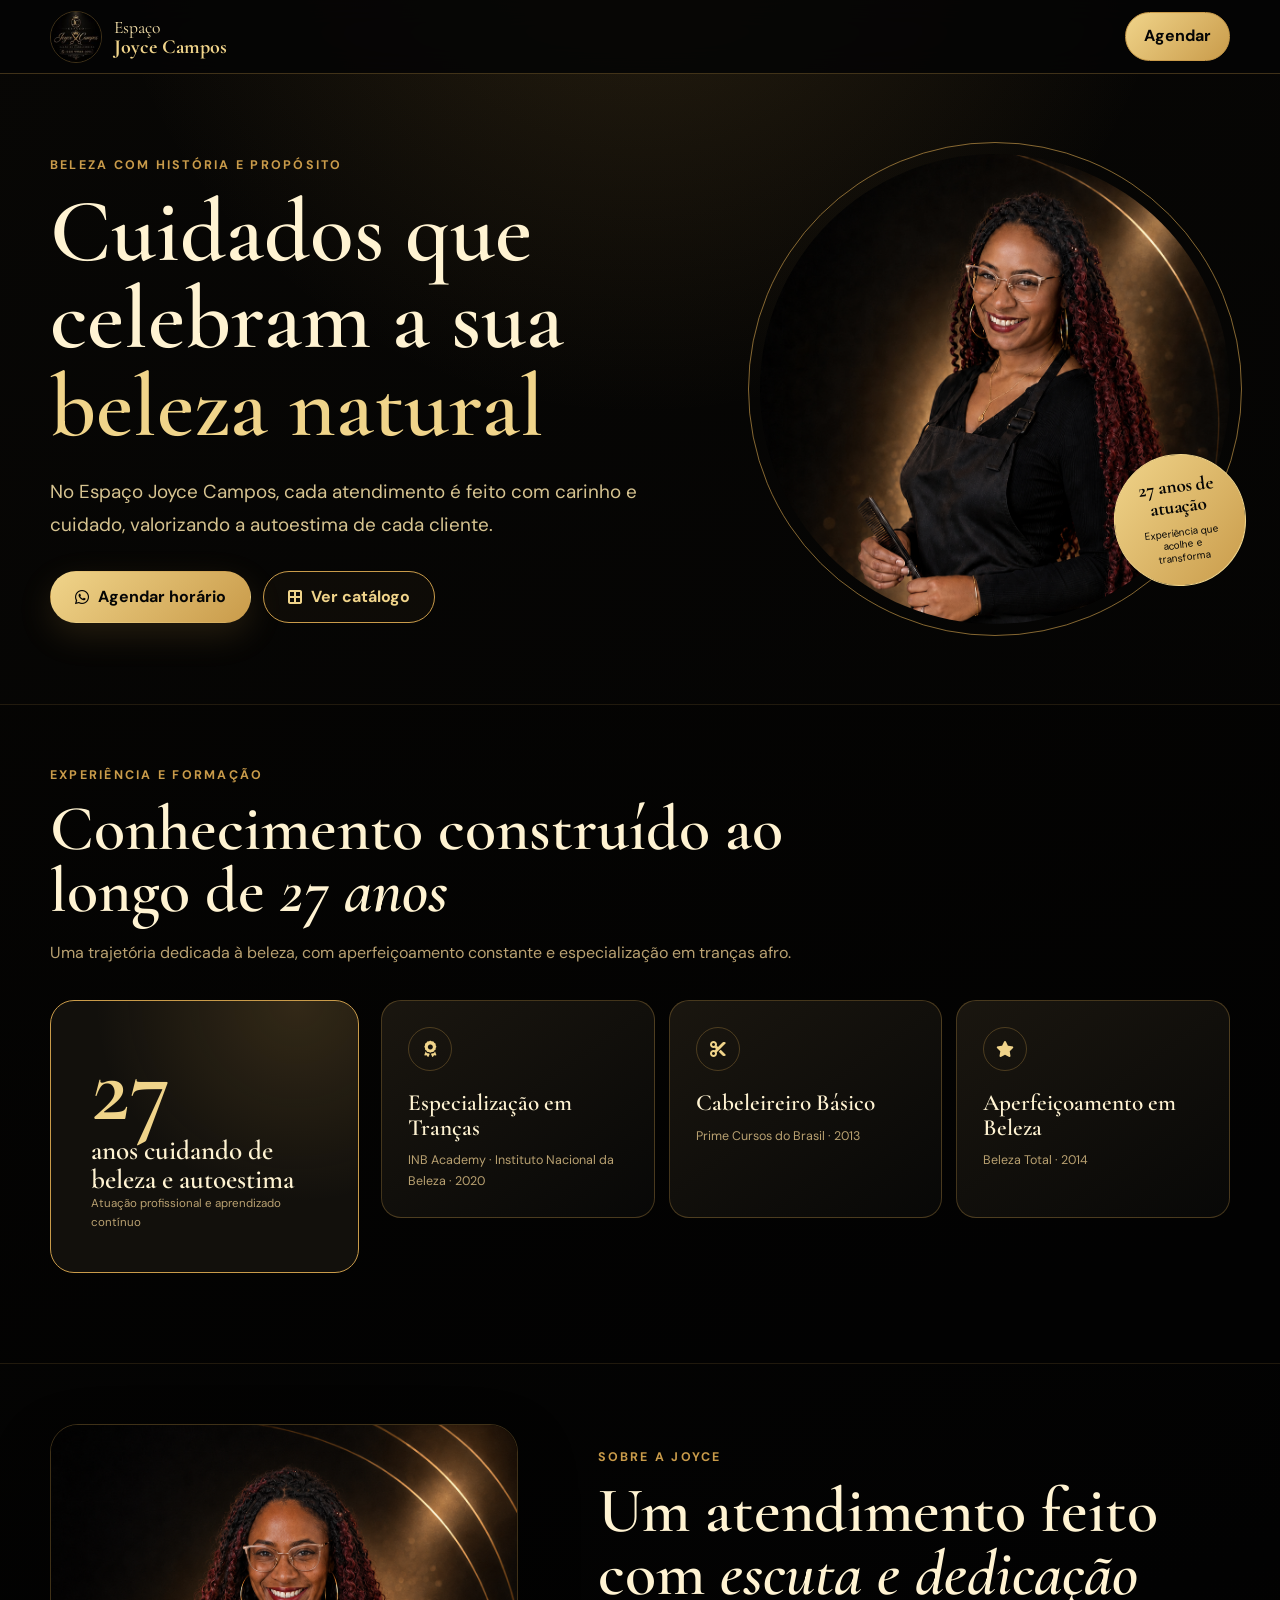
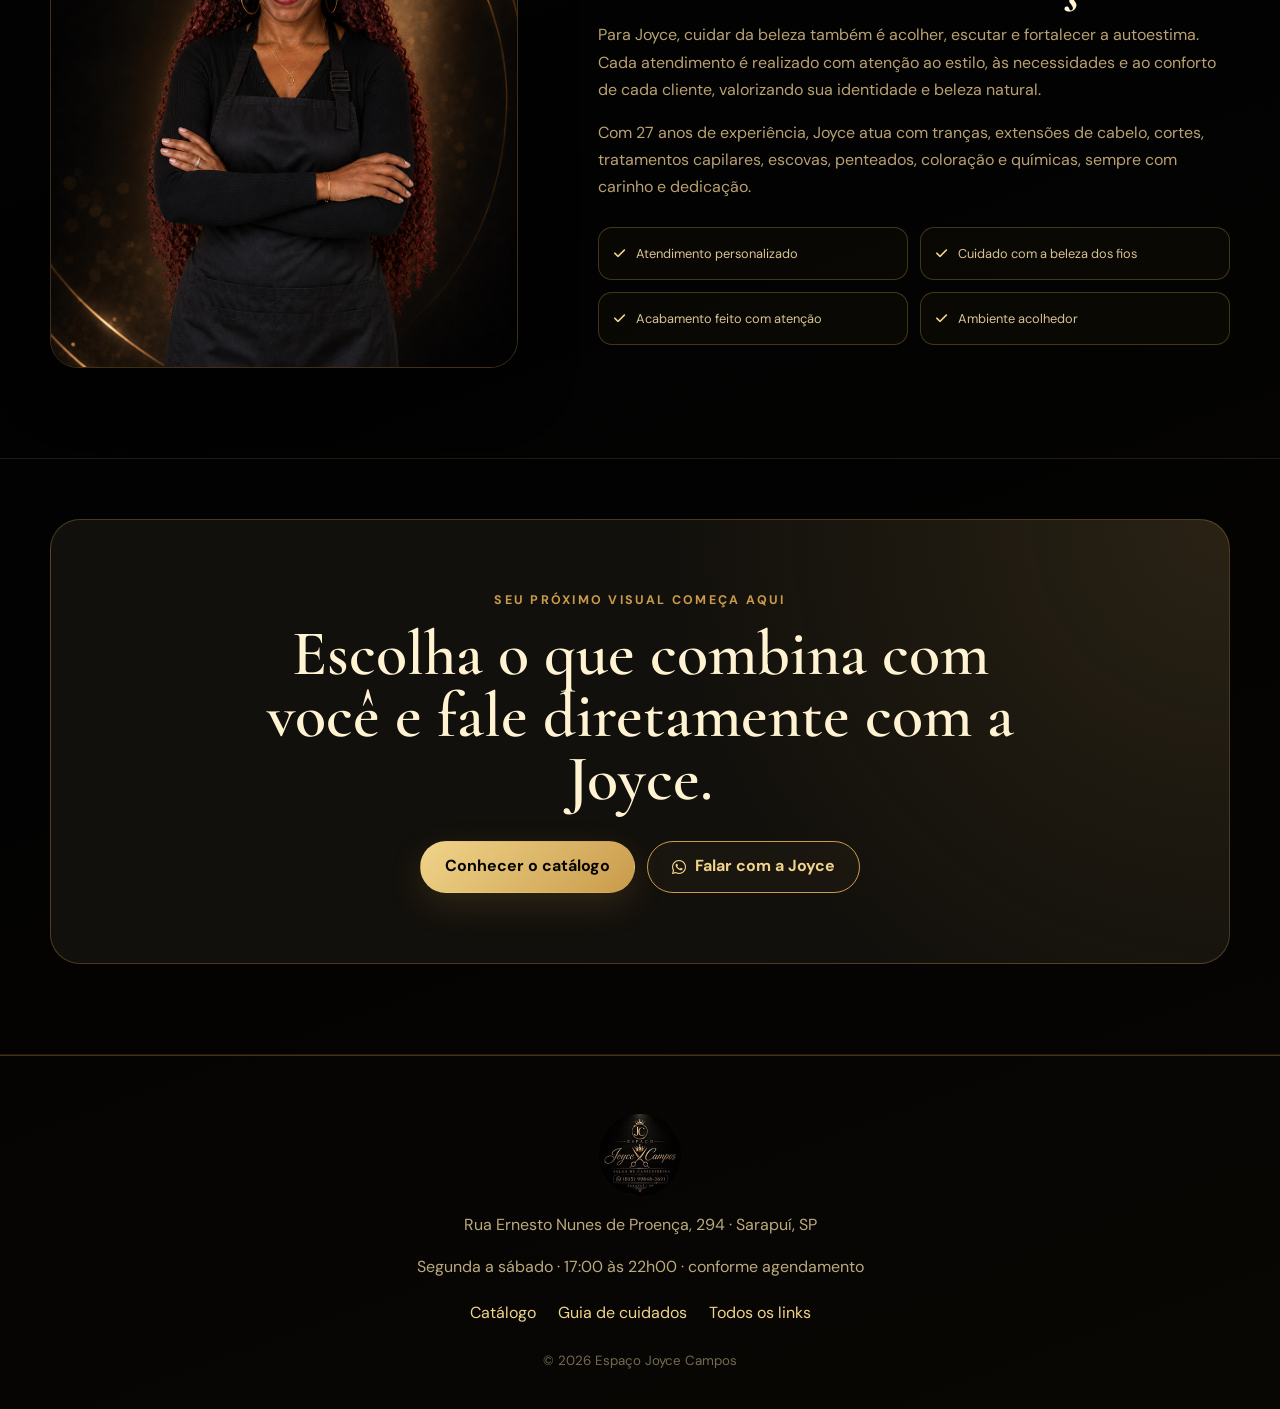
==== commit 73a84df8: "Adiciona extensao de cabelo ao catalogo" ====
--- a/index.html
+++ b/index.html
@@ -84,7 +84,7 @@
           <p class="eyebrow">Sobre a Joyce</p>
           <h2>Um atendimento feito com <em>escuta e dedicação</em></h2>
           <p class="section-copy">Para Joyce, cuidar da beleza também é acolher, escutar e fortalecer a autoestima. Cada atendimento é realizado com atenção ao estilo, às necessidades e ao conforto de cada cliente, valorizando sua identidade e beleza natural.</p>
-          <p class="section-copy">Com 27 anos de experiência, Joyce atua com tranças, cortes, tratamentos capilares, escovas, penteados, coloração e químicas, sempre com carinho e dedicação.</p>
+          <p class="section-copy">Com 27 anos de experiência, Joyce atua com tranças, extensões de cabelo, cortes, tratamentos capilares, escovas, penteados, coloração e químicas, sempre com carinho e dedicação.</p>
           <div class="check-list">
             <div class="check"><i class="fa-solid fa-check"></i> Atendimento personalizado</div>
             <div class="check"><i class="fa-solid fa-check"></i> Cuidado com a beleza dos fios</div>
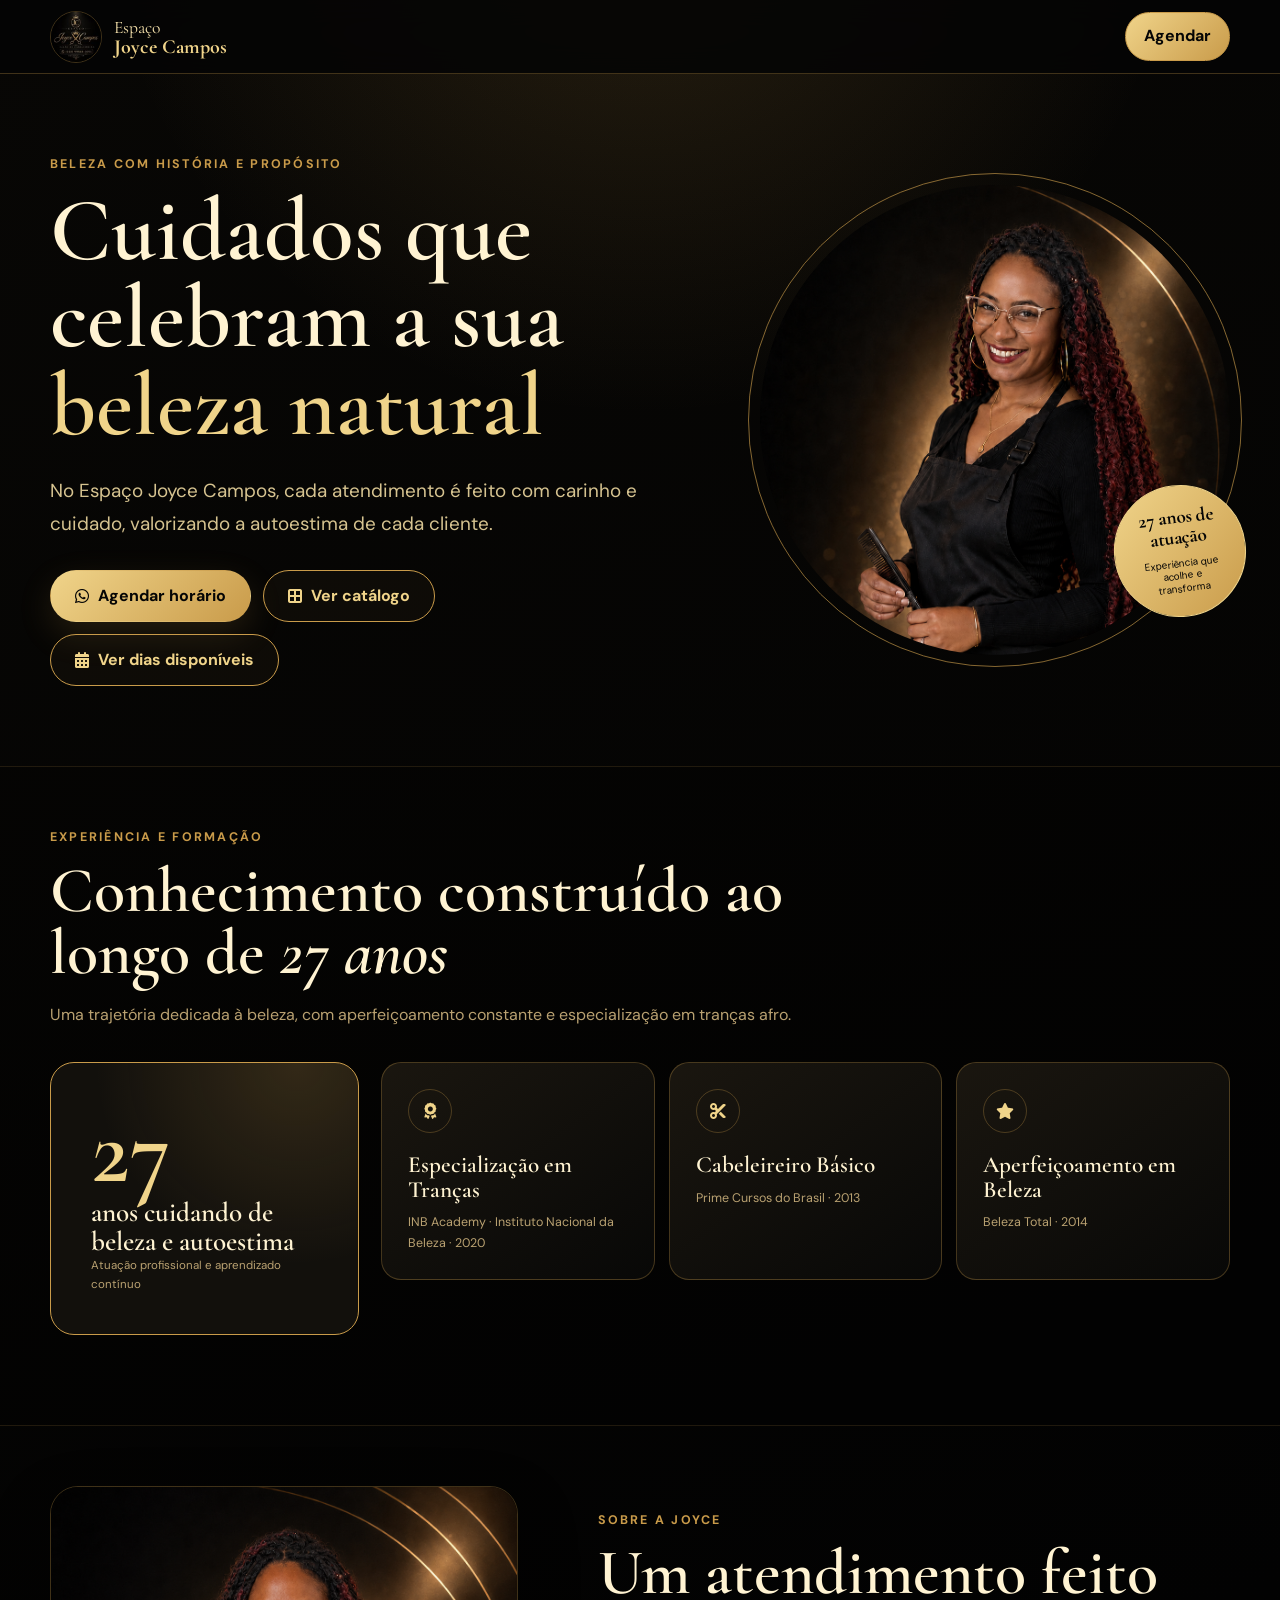
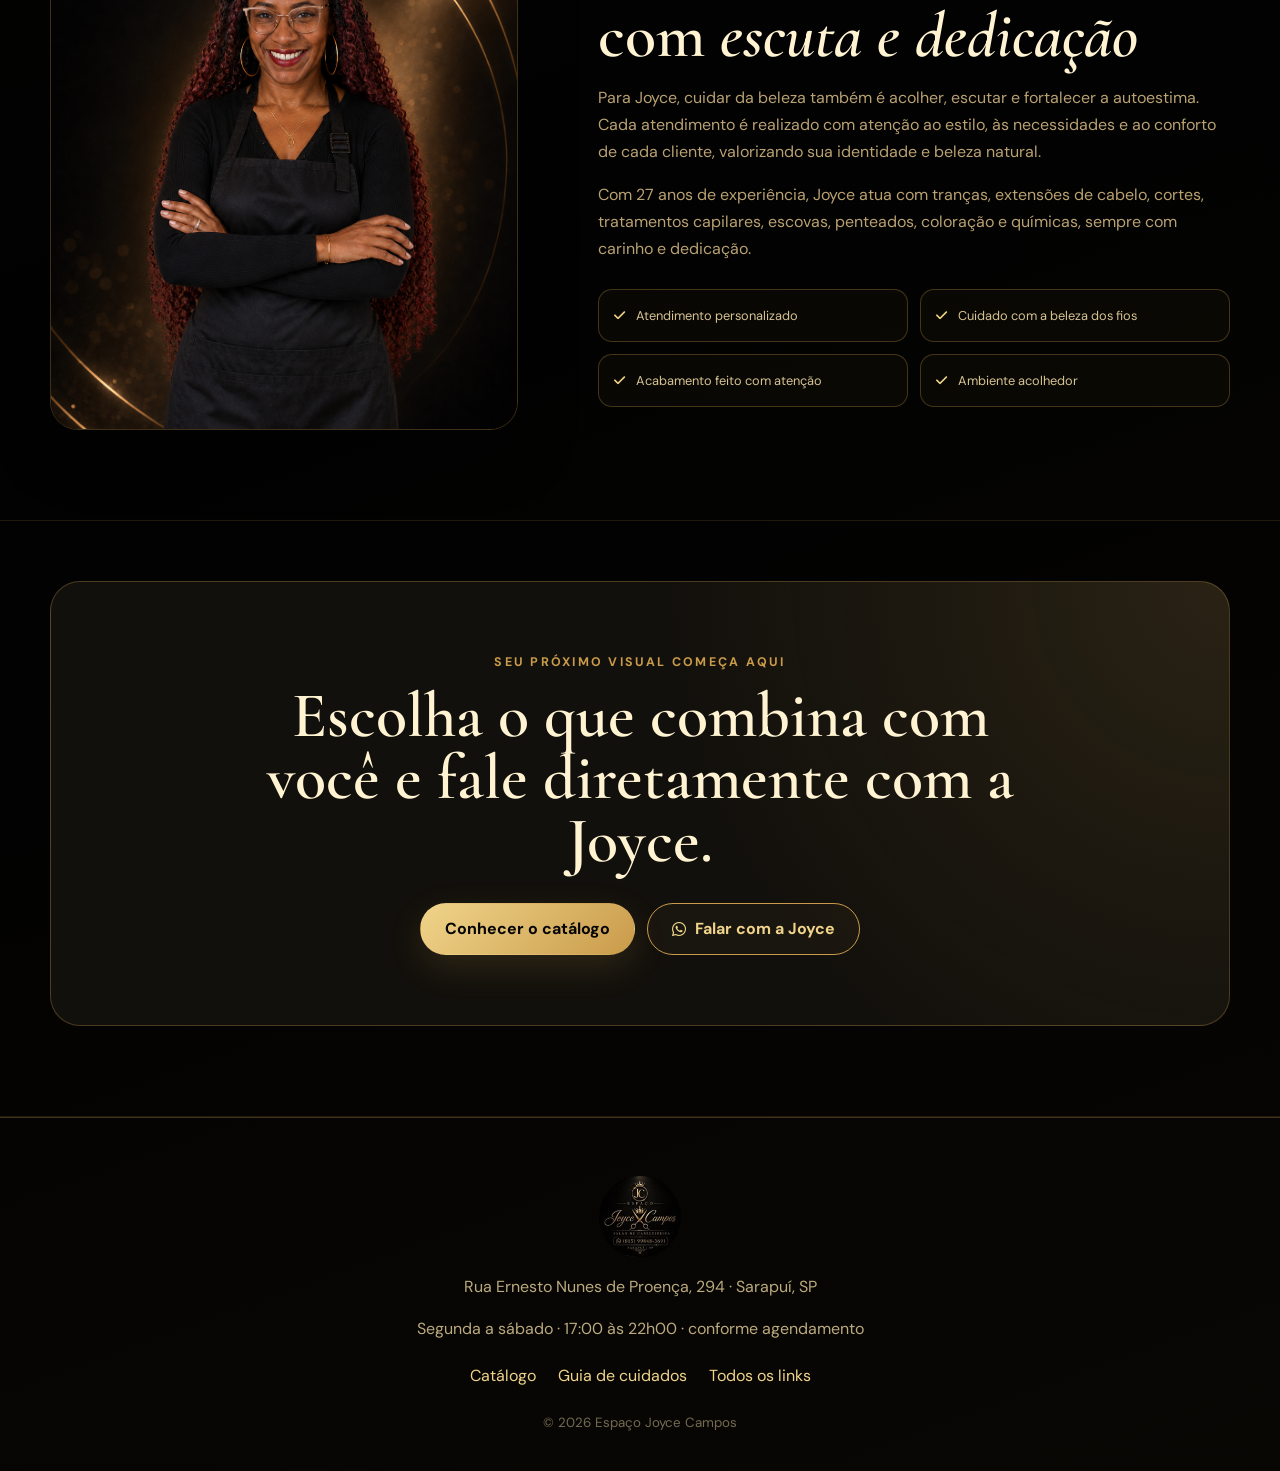
==== commit ed2cacd0: "Adiciona agenda publica de novembro e dezembro com edicao protegida" ====
--- a/index.html
+++ b/index.html
@@ -9,8 +9,12 @@
   <meta property="og:locale" content="pt_BR">
   <meta property="og:title" content="Espaço Joyce Campos">
   <meta property="og:description" content="27 anos de atuação cuidando da sua beleza e autoestima.">
-  <meta property="og:image" content="https://espaco-joyce-campos.vercel.app/assets/images/og-home.png">
+  <meta property="og:image" content="https://joyce-campos.vercel.app/assets/images/og-logo-2026.png">
+  <meta property="og:image:width" content="1200">
+  <meta property="og:image:height" content="630">
+  <meta property="og:image:alt" content="Logo do Espaço Joyce Campos">
   <meta name="twitter:card" content="summary_large_image">
+  <meta name="twitter:image" content="https://joyce-campos.vercel.app/assets/images/og-logo-2026.png">
   <title>Espaço Joyce Campos · Tranças e Beleza</title>
   <link rel="icon" href="assets/images/logo-joyce.png">
   <link rel="preconnect" href="https://fonts.googleapis.com">
@@ -32,6 +36,7 @@
           <div class="hero-actions">
             <a class="btn gold" href="https://wa.me/5515998483691?text=Ol%C3%A1%20Joyce!%20Vim%20pelo%20site%20e%20gostaria%20de%20agendar%20um%20hor%C3%A1rio." target="_blank" rel="noopener"><i class="fa-brands fa-whatsapp"></i> Agendar horário</a>
             <a class="btn" href="catalogo/#catalogo"><i class="fa-solid fa-border-all"></i> Ver catálogo</a>
+            <a class="btn" href="agenda/"><i class="fa-solid fa-calendar-days"></i> Ver dias disponíveis</a>
           </div>
         </div>
         <div class="hero-photo">
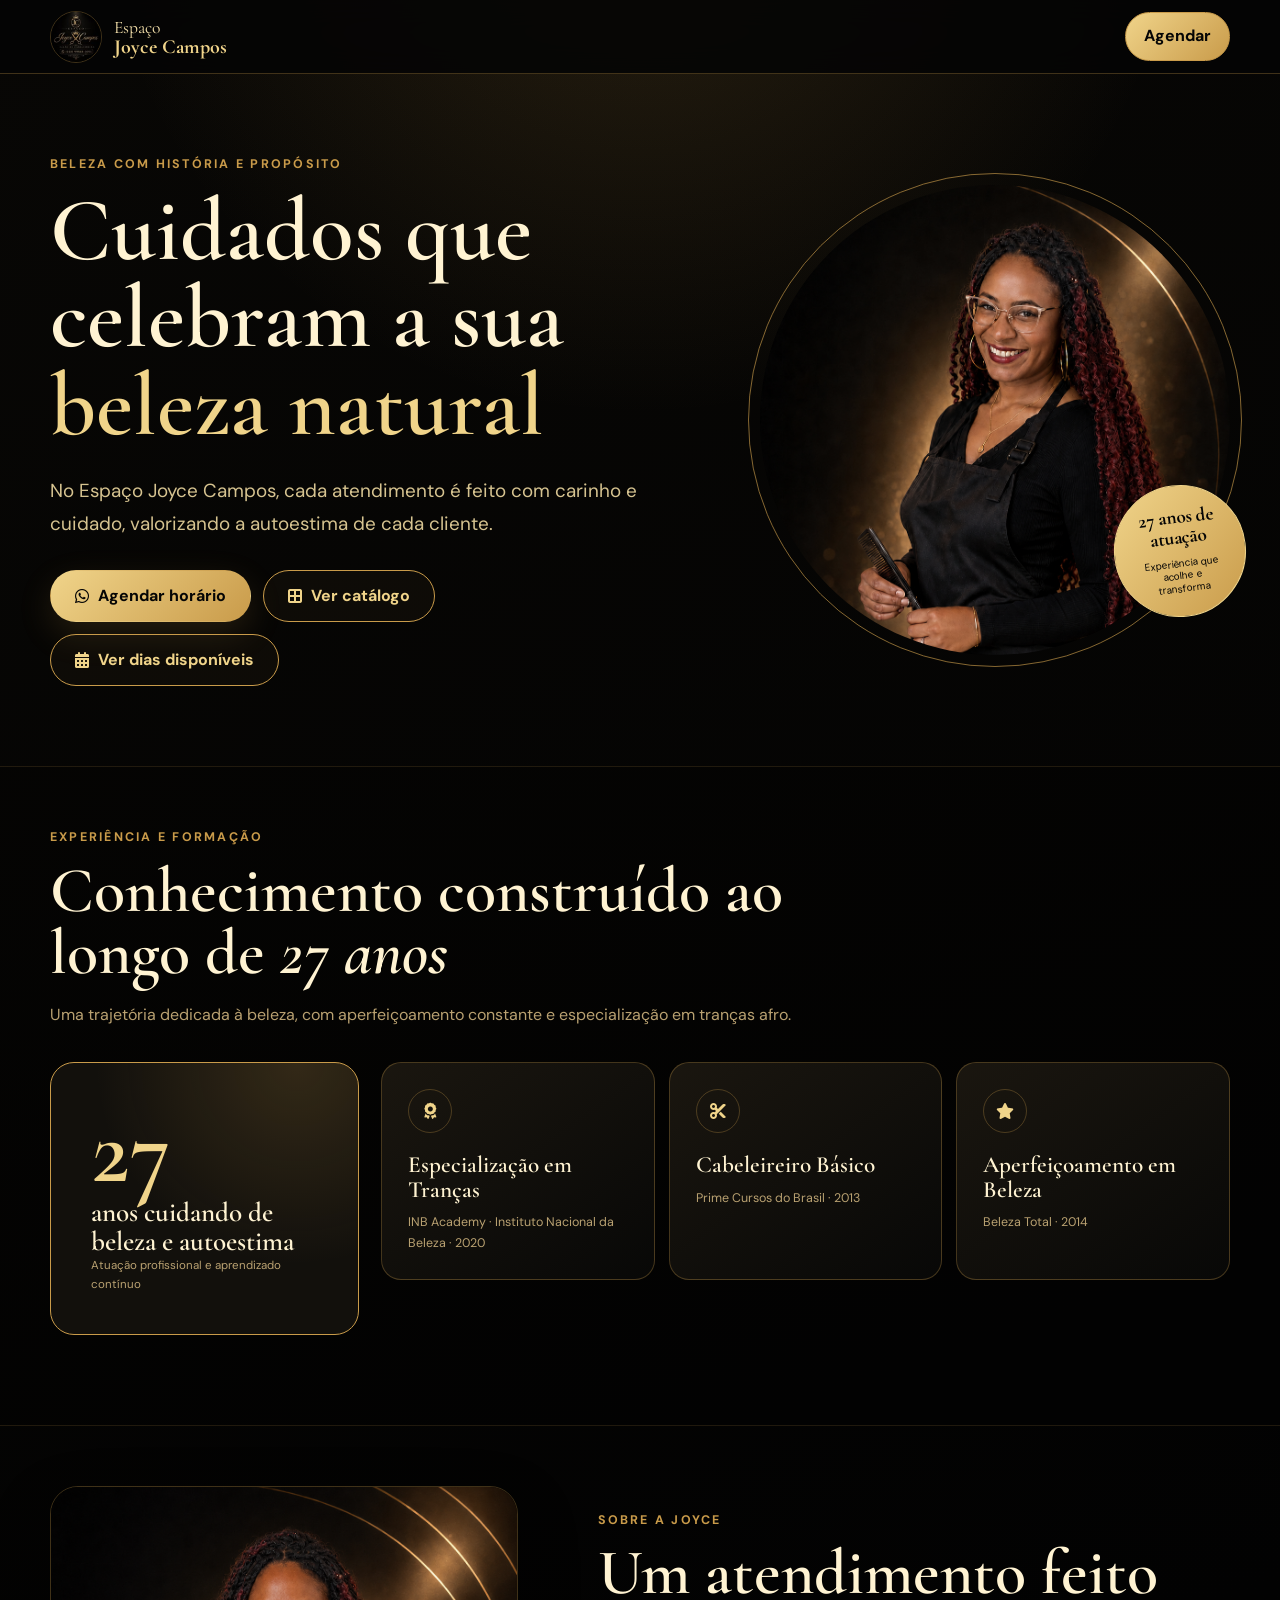
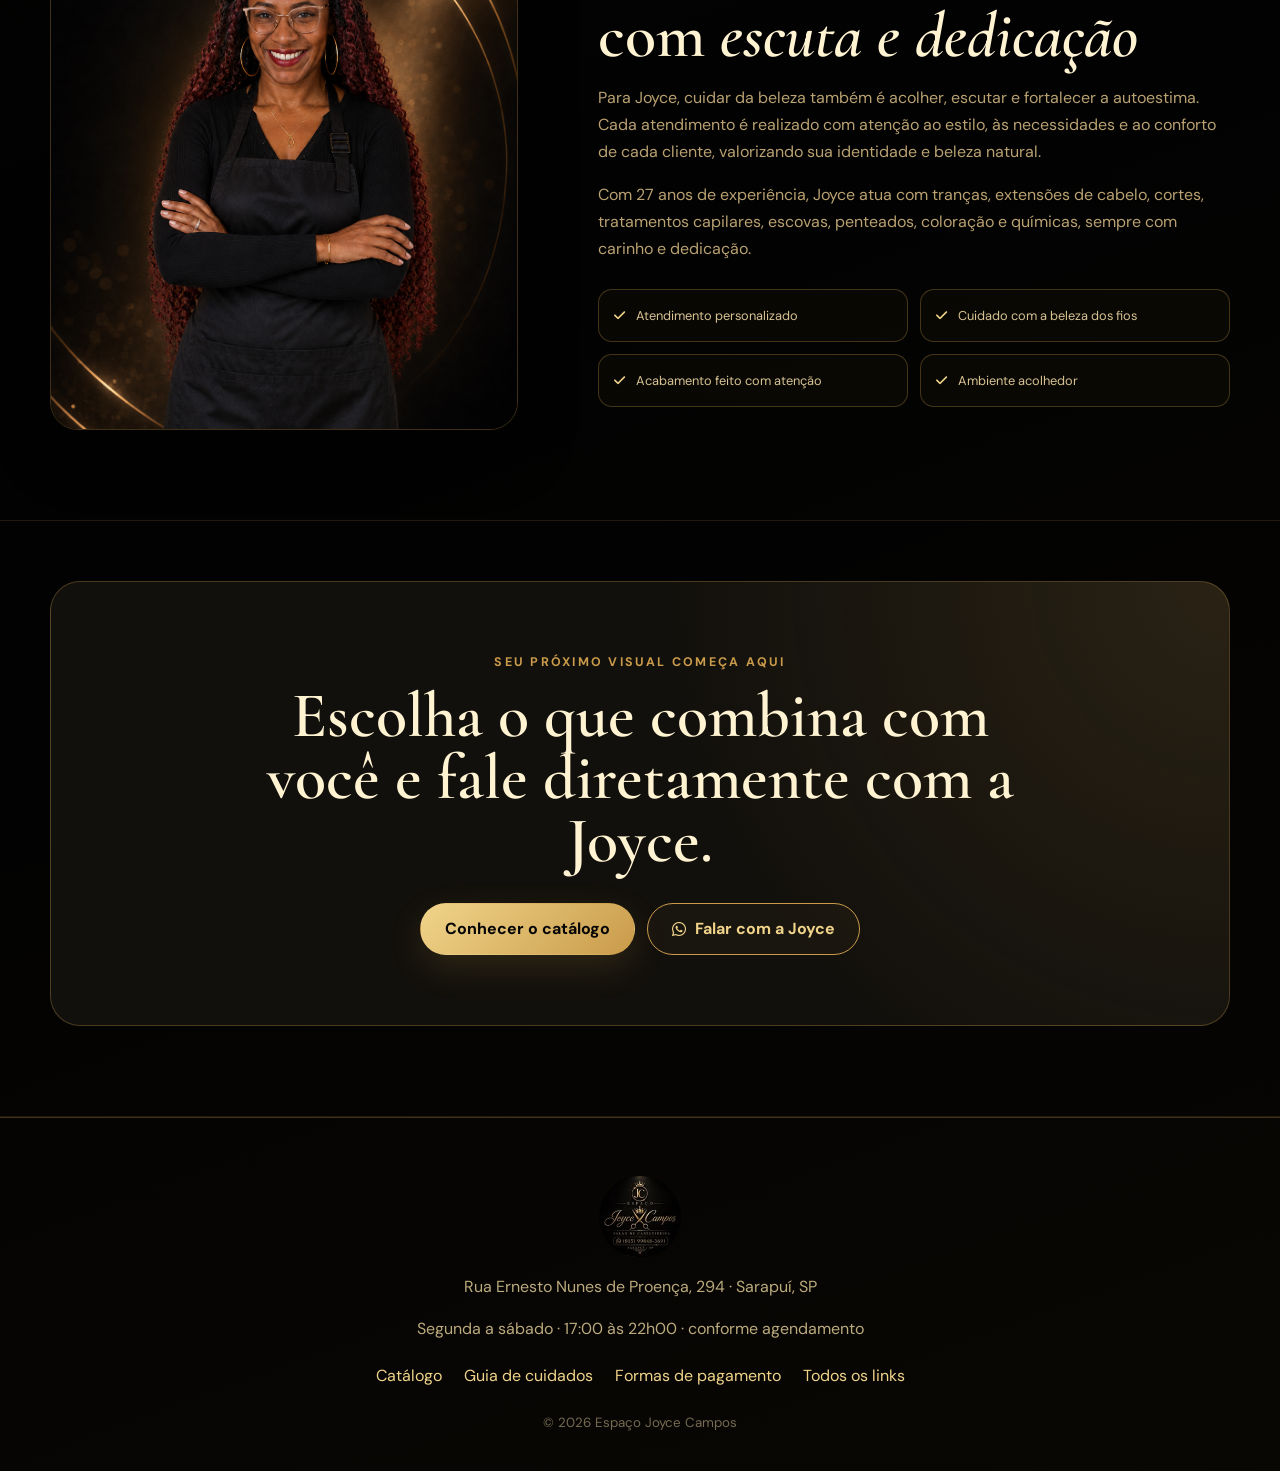
==== commit e7cc28b0: "Adiciona formas de pagamento e aviso de que nao trabalhamos fiado" ====
--- a/index.html
+++ b/index.html
@@ -114,6 +114,6 @@
     </section>
   </main>
 
-  <footer><img src="assets/images/logo-joyce.png" alt="Espaço Joyce Campos" width="82" height="82"><p>Rua Ernesto Nunes de Proença, 294 · Sarapuí, SP</p><p>Segunda a sábado · 17:00 às 22h00 · conforme agendamento</p><div class="footer-links"><a href="catalogo/#catalogo">Catálogo</a><a href="cuidados/">Guia de cuidados</a><a href="links/">Todos os links</a></div><small>© 2026 Espaço Joyce Campos</small></footer>
+  <footer><img src="assets/images/logo-joyce.png" alt="Espaço Joyce Campos" width="82" height="82"><p>Rua Ernesto Nunes de Proença, 294 · Sarapuí, SP</p><p>Segunda a sábado · 17:00 às 22h00 · conforme agendamento</p><div class="footer-links"><a href="catalogo/#catalogo">Catálogo</a><a href="cuidados/">Guia de cuidados</a><a href="pagamentos/">Formas de pagamento</a><a href="links/">Todos os links</a></div><small>© 2026 Espaço Joyce Campos</small></footer>
 </body>
 </html>
